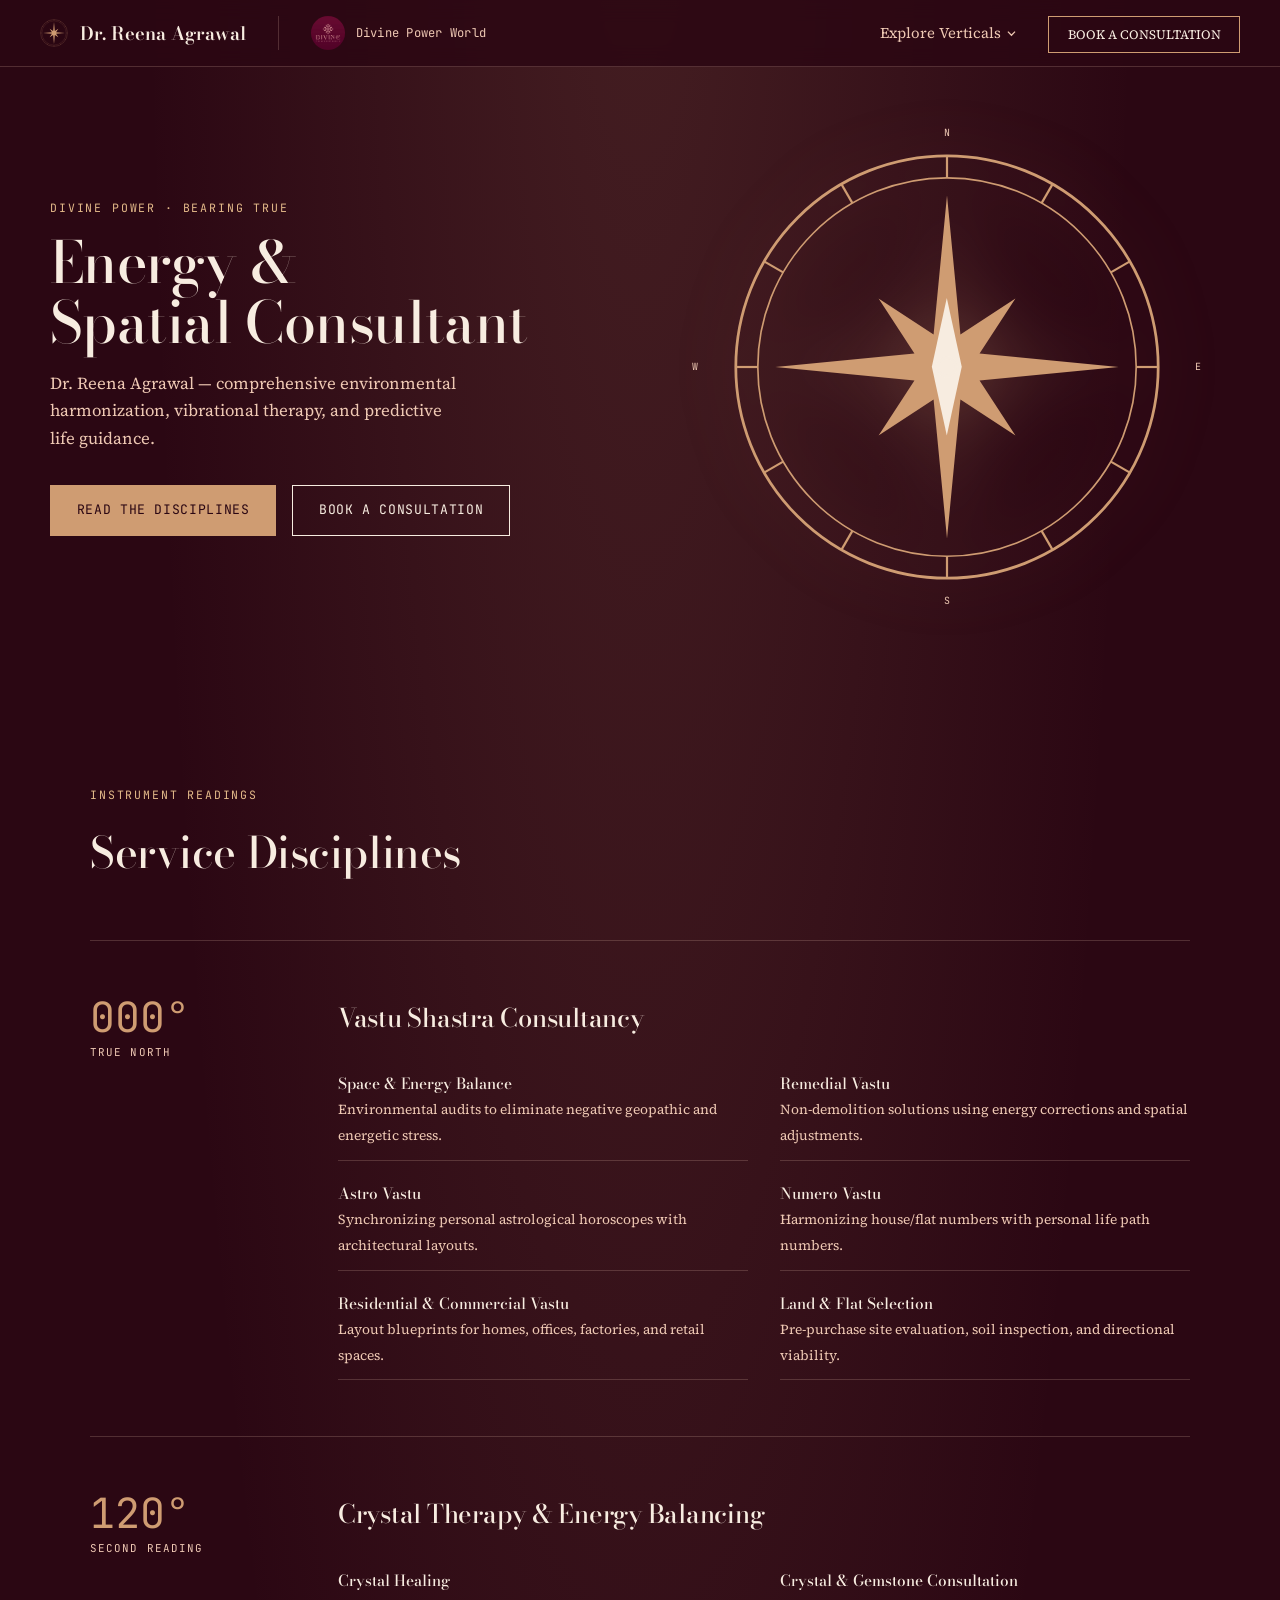
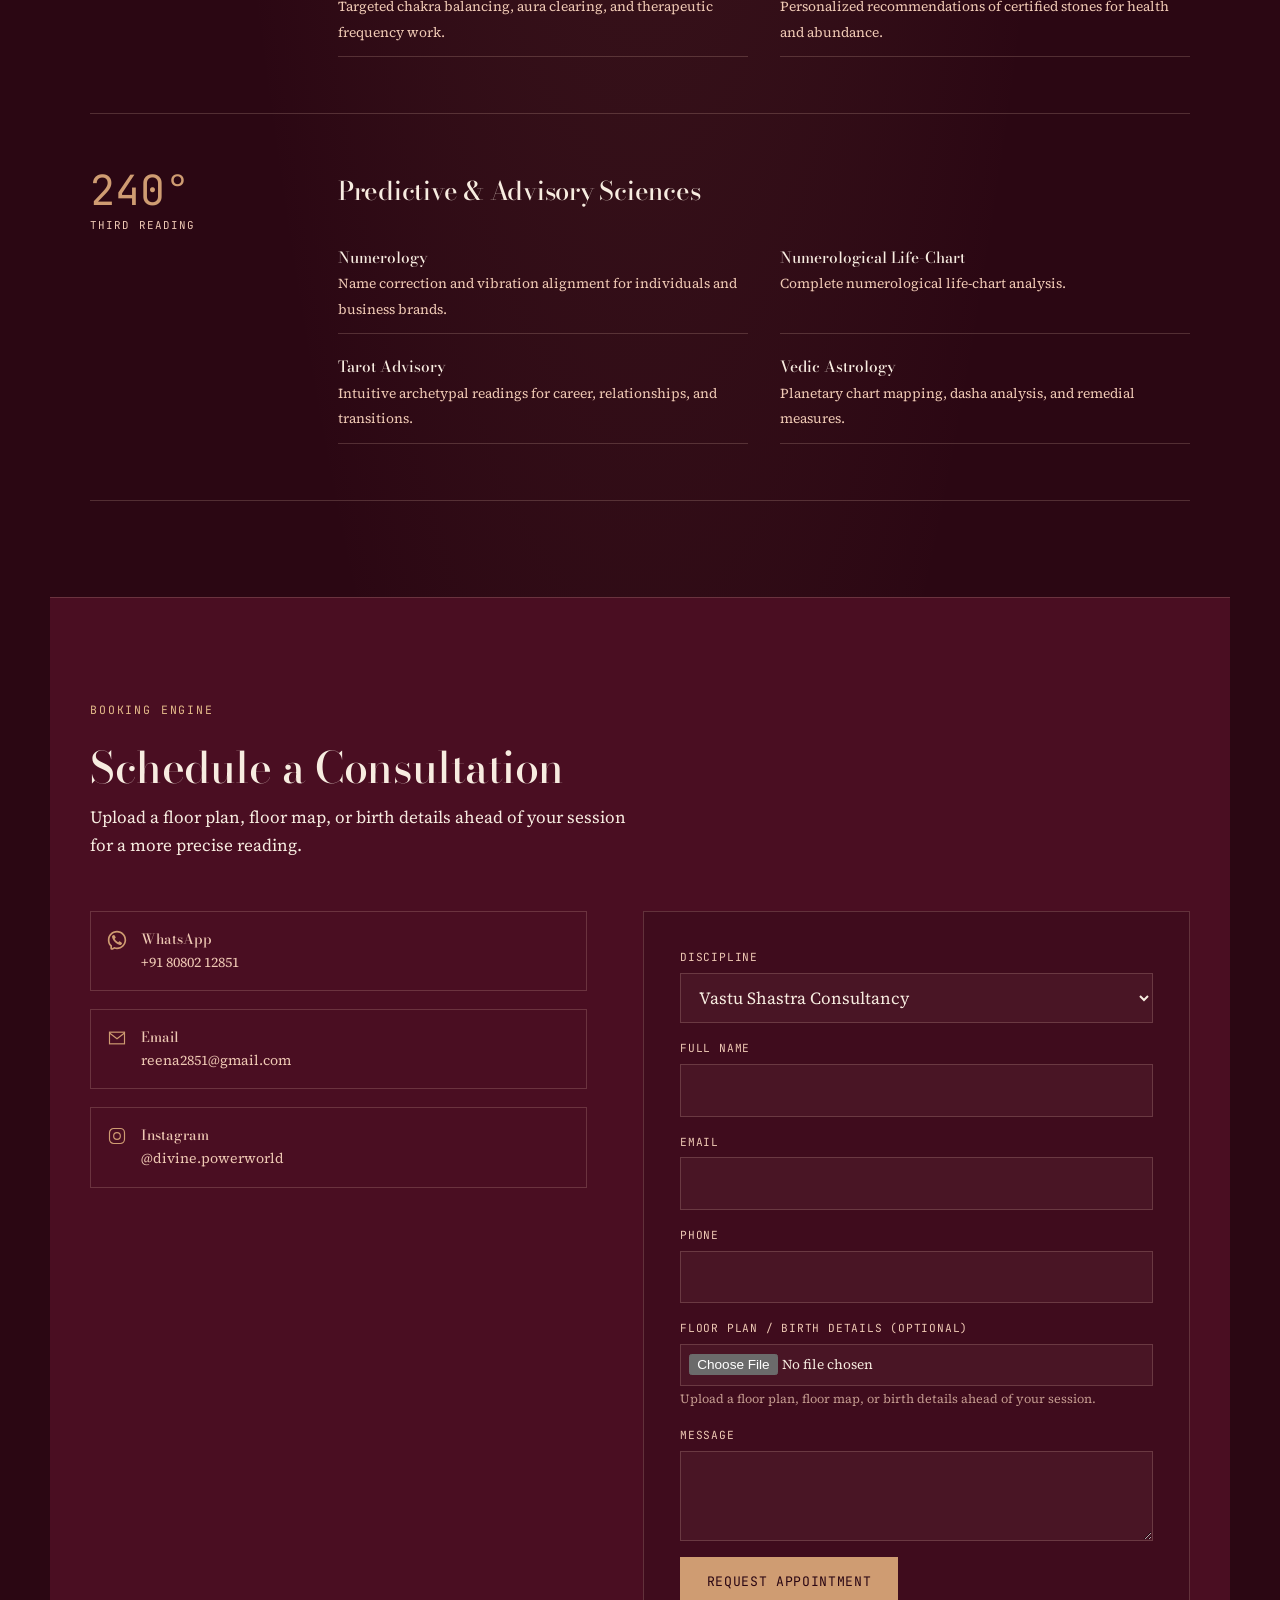
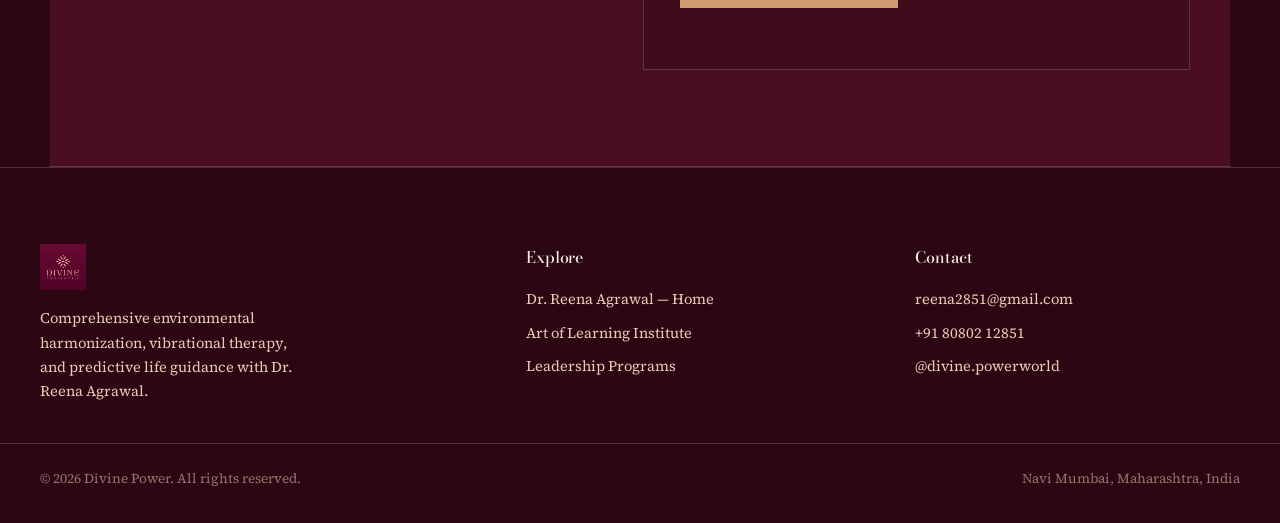
==== energy-spatial-consultant/index.html @ efbd85fb "Build multi-vertical site for Dr. Reena Agrawal Static four-page site: a root personal-brand hub rou" ====
<!DOCTYPE html>
<html lang="en">
<head>
<meta charset="UTF-8">
<meta name="viewport" content="width=device-width, initial-scale=1.0">
<title>Divine Power | Vastu, Astrology &amp; Crystal Consultation</title>
<meta name="description" content="Divine Power — Vastu Shastra, crystal &amp; gemstone therapy, numerology, tarot, and Vedic astrology consultations with Dr. Reena Agrawal.">
<link rel="icon" href="data:,">
<link rel="stylesheet" href="../assets/css/energy.css">
</head>
<body>
<!--
THESIS: A predictive-arts consultancy isn't a purple-gradient mystic site —
it's a precision navigational instrument, each discipline a bearing the
compass reads, refusing crystal-ball kitsch.
OWN-WORLD: Deep oxblood lacquer, rose-gold engraving, blush accents drawn
from Divine Power's own confirmed logo; the shared seal-mark literalized as
the compass face itself; Bodoni Moda display, Source Serif 4 body, JetBrains
Mono bearings.
STORY: A visitor reads her as an instrument-grade consultant, not a fortune
teller, finds their discipline by bearing, and books a consultation with
supporting documents.
FIRST VIEWPORT: The compass face itself, needle settling to true, beside her
name and positioning statement — the instrument doing the introducing.
FORM: Navigational Instrument, candidate 6 of 7 (audience-grounded list),
rolled after Divine Power's real logo replaced the spec's placeholder
indigo/amethyst palette; raised toward Deco Cinema Lobby's threshold
brass-and-gold register without adopting its material world.
FINISH: unreviewed and undocumented is unfinished; this build ends with the
finish review, the verdict, DESIGN.md, and every shipping raster carrying its
provenance.
-->
<a class="skip-link" href="#main">Skip to content</a>

<svg style="display:none" aria-hidden="true">
  <symbol id="seal-mark" viewBox="0 0 200 200">
    <circle cx="100" cy="100" r="96" fill="none" stroke="currentColor" stroke-width="1.25"/>
    <circle cx="100" cy="100" r="86" fill="none" stroke="currentColor" stroke-width="0.75"/>
    <g stroke="currentColor" stroke-width="1">
      <line x1="100" y1="4" x2="100" y2="14"/>
      <line x1="100" y1="4" x2="100" y2="14" transform="rotate(30 100 100)"/>
      <line x1="100" y1="4" x2="100" y2="14" transform="rotate(60 100 100)"/>
      <line x1="100" y1="4" x2="100" y2="14" transform="rotate(90 100 100)"/>
      <line x1="100" y1="4" x2="100" y2="14" transform="rotate(120 100 100)"/>
      <line x1="100" y1="4" x2="100" y2="14" transform="rotate(150 100 100)"/>
      <line x1="100" y1="4" x2="100" y2="14" transform="rotate(180 100 100)"/>
      <line x1="100" y1="4" x2="100" y2="14" transform="rotate(210 100 100)"/>
      <line x1="100" y1="4" x2="100" y2="14" transform="rotate(240 100 100)"/>
      <line x1="100" y1="4" x2="100" y2="14" transform="rotate(270 100 100)"/>
      <line x1="100" y1="4" x2="100" y2="14" transform="rotate(300 100 100)"/>
      <line x1="100" y1="4" x2="100" y2="14" transform="rotate(330 100 100)"/>
    </g>
    <path d="M100,22 L106.1,85.2 L131.1,68.9 L114.8,93.9 L178,100 L114.8,106.1 L131.1,131.1 L106.1,114.8 L100,178 L93.9,114.8 L68.9,131.1 L85.2,106.1 L22,100 L85.2,93.9 L68.9,68.9 L93.9,85.2 Z" fill="currentColor"/>
    <circle cx="100" cy="100" r="5" fill="currentColor"/>
  </symbol>
  <symbol id="needle-mark" viewBox="0 0 100 100">
    <path d="M50 4L60 50L50 96L40 50Z" fill="currentColor"/>
    <circle cx="50" cy="50" r="6" fill="none" stroke="currentColor" stroke-width="2"/>
  </symbol>
  <symbol id="crystal-mark" viewBox="0 0 160 220">
    <path d="M80 8 L104 58 L96 210 L64 210 L56 58 Z" fill="none" stroke="currentColor" stroke-width="1.2"/>
    <path d="M80 8 L80 210 M80 8 L96 58 M80 8 L64 58" fill="none" stroke="currentColor" stroke-width="0.7"/>
    <path d="M28 62 L44 92 L40 178 L16 178 L12 92 Z" fill="none" stroke="currentColor" stroke-width="1"/>
    <path d="M28 62 L28 178 M28 62 L40 92 M28 62 L16 92" fill="none" stroke="currentColor" stroke-width="0.6"/>
    <path d="M132 82 L146 107 L142 190 L122 190 L118 107 Z" fill="none" stroke="currentColor" stroke-width="1"/>
    <path d="M132 82 L132 190 M132 82 L142 107 M132 82 L122 107" fill="none" stroke="currentColor" stroke-width="0.6"/>
  </symbol>
  <symbol id="wheel-mark" viewBox="0 0 200 200">
    <circle cx="100" cy="100" r="94" fill="none" stroke="currentColor" stroke-width="1"/>
    <circle cx="100" cy="100" r="70" fill="none" stroke="currentColor" stroke-width="0.7"/>
    <circle cx="100" cy="100" r="46" fill="none" stroke="currentColor" stroke-width="0.5"/>
    <line x1="100" y1="6" x2="100" y2="194" stroke="currentColor" stroke-width="0.4"/>
    <line x1="6" y1="100" x2="194" y2="100" stroke="currentColor" stroke-width="0.4"/>
    <line x1="34" y1="34" x2="166" y2="166" stroke="currentColor" stroke-width="0.4"/>
    <line x1="166" y1="34" x2="34" y2="166" stroke="currentColor" stroke-width="0.4"/>
    <g stroke="currentColor" stroke-width="1">
      <line x1="100" y1="6" x2="100" y2="20"/>
      <line x1="100" y1="6" x2="100" y2="20" transform="rotate(30 100 100)"/>
      <line x1="100" y1="6" x2="100" y2="20" transform="rotate(60 100 100)"/>
      <line x1="100" y1="6" x2="100" y2="20" transform="rotate(90 100 100)"/>
      <line x1="100" y1="6" x2="100" y2="20" transform="rotate(120 100 100)"/>
      <line x1="100" y1="6" x2="100" y2="20" transform="rotate(150 100 100)"/>
      <line x1="100" y1="6" x2="100" y2="20" transform="rotate(180 100 100)"/>
      <line x1="100" y1="6" x2="100" y2="20" transform="rotate(210 100 100)"/>
      <line x1="100" y1="6" x2="100" y2="20" transform="rotate(240 100 100)"/>
      <line x1="100" y1="6" x2="100" y2="20" transform="rotate(270 100 100)"/>
      <line x1="100" y1="6" x2="100" y2="20" transform="rotate(300 100 100)"/>
      <line x1="100" y1="6" x2="100" y2="20" transform="rotate(330 100 100)"/>
    </g>
    <circle cx="100" cy="100" r="3" fill="currentColor"/>
  </symbol>
</svg>

<header class="site-header">
  <div class="site-header__inner">
    <div class="site-header__brands">
      <a class="site-brand" href="../index.html">
        <svg class="seal-mark"><use href="#seal-mark"></use></svg>
        Dr. Reena Agrawal
      </a>
      <div class="site-header__subbrand">
        <img class="site-header__submark" src="../assets/img/logos/divine-power-logo.png" alt="Divine Power World seal">
        <span>Divine Power World</span>
      </div>
    </div>
    <nav class="site-nav">
      <button class="nav-toggle" aria-expanded="false" aria-controls="nav-menu" aria-label="Toggle menu">
        <svg width="22" height="16" viewBox="0 0 22 16" fill="none"><path d="M0 1H22M0 8H22M0 15H22" stroke="currentColor" stroke-width="1.5"/></svg>
      </button>
      <ul class="nav-menu" id="nav-menu">
        <li class="nav-item nav-item--dropdown" data-open="false">
          <button class="nav-dropdown-trigger" aria-expanded="false">
            Explore Verticals
            <svg class="chevron" viewBox="0 0 10 6" fill="none"><path d="M1 1L5 5L9 1" stroke="currentColor" stroke-width="1.4"/></svg>
          </button>
          <div class="nav-dropdown-collapse">
          <ul class="nav-dropdown">
            <li><a href="../yoga-expert/index.html"><strong>Yoga Expert</strong><span>Art of Learning Institute</span></a></li>
            <li><a href="index.html"><strong>Energy &amp; Spatial Consultant</strong><span>Divine Power</span></a></li>
            <li><a href="../leadership-mindset-coach/index.html"><strong>Leadership &amp; Mindset Coach</strong><span>Corporate &amp; Campus Programs</span></a></li>
          </ul>
          </div>
        </li>
        <li><a class="nav-cta" href="#booking">Book a Consultation</a></li>
      </ul>
    </nav>
  </div>
</header>

<main id="main">

  <!-- ============ HERO: COMPASS FACE ============ -->
  <section class="instrument-hero">
    <div class="instrument-hero__inner">
      <div>
        <span class="eyebrow-mono">Divine Power &middot; Bearing True</span>
        <h1>Energy &amp;<br>Spatial Consultant</h1>
        <p class="instrument-hero__sub">Dr. Reena Agrawal — comprehensive environmental harmonization, vibrational therapy, and predictive life guidance.</p>
        <div class="hero-ctas">
          <a class="btn btn--primary" href="#disciplines">Read the Disciplines</a>
          <a class="btn btn--ghost" href="#booking">Book a Consultation</a>
        </div>
      </div>

      <div class="compass-face">
        <svg class="seal-mark"><use href="#seal-mark"></use></svg>
        <svg class="compass-needle"><use href="#needle-mark"></use></svg>
        <div class="compass-bearings">
          <span class="n">N</span><span class="e">E</span><span class="s">S</span><span class="w">W</span>
        </div>
      </div>
    </div>
  </section>

  <!-- ============ SERVICE DISCIPLINES ============ -->
  <section class="section" id="disciplines">
    <div class="section-head">
      <span class="eyebrow-mono">Instrument Readings</span>
      <h2>Service Disciplines</h2>
    </div>

    <div class="bearing-block" data-reveal>
      <div class="bearing-block__deg">000&deg;<small>True North</small></div>
      <div>
        <h3>Vastu Shastra Consultancy</h3>
        <ul class="discipline-list">
          <li><strong>Space &amp; Energy Balance</strong><span>Environmental audits to eliminate negative geopathic and energetic stress.</span></li>
          <li><strong>Remedial Vastu</strong><span>Non-demolition solutions using energy corrections and spatial adjustments.</span></li>
          <li><strong>Astro Vastu</strong><span>Synchronizing personal astrological horoscopes with architectural layouts.</span></li>
          <li><strong>Numero Vastu</strong><span>Harmonizing house/flat numbers with personal life path numbers.</span></li>
          <li><strong>Residential &amp; Commercial Vastu</strong><span>Layout blueprints for homes, offices, factories, and retail spaces.</span></li>
          <li><strong>Land &amp; Flat Selection</strong><span>Pre-purchase site evaluation, soil inspection, and directional viability.</span></li>
        </ul>
      </div>
    </div>

    <div class="bearing-block" data-reveal>
      <svg class="bearing-decor bearing-decor--left" aria-hidden="true"><use href="#crystal-mark"></use></svg>
      <div class="bearing-block__deg">120&deg;<small>Second Reading</small></div>
      <div>
        <h3>Crystal Therapy &amp; Energy Balancing</h3>
        <ul class="discipline-list">
          <li><strong>Crystal Healing</strong><span>Targeted chakra balancing, aura clearing, and therapeutic frequency work.</span></li>
          <li><strong>Crystal &amp; Gemstone Consultation</strong><span>Personalized recommendations of certified stones for health and abundance.</span></li>
        </ul>
      </div>
    </div>

    <div class="bearing-block" data-reveal>
      <svg class="bearing-decor bearing-decor--right bearing-decor--wheel" aria-hidden="true"><use href="#wheel-mark"></use></svg>
      <div class="bearing-block__deg">240&deg;<small>Third Reading</small></div>
      <div>
        <h3>Predictive &amp; Advisory Sciences</h3>
        <ul class="discipline-list">
          <li><strong>Numerology</strong><span>Name correction and vibration alignment for individuals and business brands.</span></li>
          <li><strong>Numerological Life-Chart</strong><span>Complete numerological life-chart analysis.</span></li>
          <li><strong>Tarot Advisory</strong><span>Intuitive archetypal readings for career, relationships, and transitions.</span></li>
          <li><strong>Vedic Astrology</strong><span>Planetary chart mapping, dasha analysis, and remedial measures.</span></li>
        </ul>
      </div>
    </div>
  </section>

  <!-- ============ BOOKING ENGINE ============ -->
  <section class="section booking-band" id="booking">
    <div class="section-head">
      <span class="eyebrow-mono">Booking Engine</span>
      <h2>Schedule a Consultation</h2>
      <p>Upload a floor plan, floor map, or birth details ahead of your session for a more precise reading.</p>
    </div>

    <div class="contact-wrap">
      <div class="contact-channels">
        <a class="contact-channel" href="https://wa.me/918080212851" target="_blank" rel="noopener">
          <svg viewBox="0 0 24 24" fill="currentColor"><path d="M6.014 8.00613C6.12827 7.1024 7.30277 5.87414 8.23488 6.01043L8.23339 6.00894C9.14051 6.18132 9.85859 7.74261 10.2635 8.44465C10.5504 8.95402 10.3641 9.4701 10.0965 9.68787C9.7355 9.97883 9.17099 10.3803 9.28943 10.7834C9.5 11.5 12 14 13.2296 14.7107C13.695 14.9797 14.0325 14.2702 14.3207 13.9067C14.5301 13.6271 15.0466 13.46 15.5548 13.736C16.3138 14.178 17.0288 14.6917 17.69 15.27C18.0202 15.546 18.0977 15.9539 17.8689 16.385C17.4659 17.1443 16.3003 18.1456 15.4542 17.9421C13.9764 17.5868 8 15.27 6.08033 8.55801C5.97237 8.24048 5.99955 8.12044 6.014 8.00613Z"/><path fill-rule="evenodd" clip-rule="evenodd" d="M12 23C10.7764 23 10.0994 22.8687 9 22.5L6.89443 23.5528C5.56462 24.2177 4 23.2507 4 21.7639V19.5C1.84655 17.492 1 15.1767 1 12C1 5.92487 5.92487 1 12 1C18.0751 1 23 5.92487 23 12C23 18.0751 18.0751 23 12 23ZM6 18.6303L5.36395 18.0372C3.69087 16.4772 3 14.7331 3 12C3 7.02944 7.02944 3 12 3C16.9706 3 21 7.02944 21 12C21 16.9706 16.9706 21 12 21C11.0143 21 10.552 20.911 9.63595 20.6038L8.84847 20.3397L6 21.7639V18.6303Z"/></svg>
          <span><strong>WhatsApp</strong><span>+91 80802 12851</span></span>
        </a>
        <a class="contact-channel" href="mailto:reena2851@gmail.com">
          <svg viewBox="0 0 24 24" fill="none"><rect x="3" y="5" width="18" height="14" stroke="currentColor" stroke-width="1.4"/><path d="M3 6l9 7 9-7" stroke="currentColor" stroke-width="1.4"/></svg>
          <span><strong>Email</strong><span>reena2851@gmail.com</span></span>
        </a>
        <a class="contact-channel" href="https://www.instagram.com/divine.powerworld/" target="_blank" rel="noopener">
          <svg viewBox="0 0 24 24" fill="none"><rect x="3" y="3" width="18" height="18" rx="5" stroke="currentColor" stroke-width="1.4"/><circle cx="12" cy="12" r="4" stroke="currentColor" stroke-width="1.4"/></svg>
          <span><strong>Instagram</strong><span>@divine.powerworld</span></span>
        </a>
      </div>

      <form class="form-card" data-lead-form="energy-spatial-consultant/index.html" action="https://formspree.io/f/YOUR_FORM_ID" method="POST" enctype="multipart/form-data">
        <input type="hidden" name="Category" value="Vastu/Astro Consultation">
        <div class="field">
          <label for="e-interest">Discipline</label>
          <select id="e-interest" name="Discipline">
            <option value="Vastu Shastra">Vastu Shastra Consultancy</option>
            <option value="Crystal Therapy">Crystal Therapy &amp; Energy Balancing</option>
            <option value="Numerology">Numerology</option>
            <option value="Tarot">Tarot Advisory</option>
            <option value="Vedic Astrology">Vedic Astrology</option>
          </select>
        </div>
        <div class="field">
          <label for="e-name">Full Name</label>
          <input id="e-name" name="Name" type="text" required>
        </div>
        <div class="field">
          <label for="e-email">Email</label>
          <input id="e-email" name="Email" type="email" required>
        </div>
        <div class="field">
          <label for="e-phone">Phone</label>
          <input id="e-phone" name="Phone" type="tel">
        </div>
        <div class="field">
          <label for="e-file">Floor Plan / Birth Details (optional)</label>
          <input id="e-file" name="Attachment" type="file" accept=".pdf,.jpg,.jpeg,.png">
          <span class="field-hint">Upload a floor plan, floor map, or birth details ahead of your session.</span>
        </div>
        <div class="field">
          <label for="e-message">Message</label>
          <textarea id="e-message" name="Message"></textarea>
        </div>
        <button class="btn btn--primary" type="submit">Request Appointment</button>
        <p class="form-status" data-form-status role="status"></p>
      </form>
    </div>
  </section>

</main>

<footer class="site-footer">
  <div class="site-footer__inner">
    <div class="footer-brand">
      <img src="../assets/img/logos/divine-power-logo.png" alt="Divine Power World logo">
      <p style="max-width:32ch;font-size:0.92rem;">Comprehensive environmental harmonization, vibrational therapy, and predictive life guidance with Dr. Reena Agrawal.</p>
    </div>
    <div>
      <h4>Explore</h4>
      <ul class="footer-links">
        <li><a href="../index.html">Dr. Reena Agrawal — Home</a></li>
        <li><a href="../yoga-expert/index.html">Art of Learning Institute</a></li>
        <li><a href="../leadership-mindset-coach/index.html">Leadership Programs</a></li>
      </ul>
    </div>
    <div>
      <h4>Contact</h4>
      <ul class="footer-links">
        <li><a href="mailto:reena2851@gmail.com">reena2851@gmail.com</a></li>
        <li><a href="https://wa.me/918080212851">+91 80802 12851</a></li>
        <li><a href="https://www.instagram.com/divine.powerworld/">@divine.powerworld</a></li>
      </ul>
    </div>
  </div>
  <div class="site-footer__bottom">
    <span>&copy; 2026 Divine Power. All rights reserved.</span>
    <span>Navi Mumbai, Maharashtra, India</span>
  </div>
</footer>

<script src="../assets/js/main.js"></script>
</body>
</html>
---- assets/css/energy.css ----
@import url("base.css");
@import url("https://fonts.googleapis.com/css2?family=Bodoni+Moda:ital,opsz,wght@0,6..96,400..700;1,6..96,400..700&family=Source+Serif+4:ital,opsz,wght@0,8..60,400;0,8..60,500;0,8..60,600;1,8..60,400&family=JetBrains+Mono:wght@400;500;600&display=swap");

:root {
  --oxblood: #4a0e22;
  --oxblood-deep: #2b0713;
  --oxblood-line: rgba(239,201,180,0.2);
  --blush: #efc9b4;
  --rose-gold: #cf9c72;
  --rose-gold-bright: #e3b989;
  --cream: #f7ece0;

  --font-display: "Bodoni Moda", "Times New Roman", serif;
  --font-body: "Source Serif 4", Georgia, serif;
  --font-mono: "JetBrains Mono", ui-monospace, monospace;

  color-scheme: dark;
}

body {
  background: var(--oxblood-deep);
  color: var(--cream);
  font-family: var(--font-body);
  font-size: 1.0625rem;
  line-height: 1.65;
  background-image: radial-gradient(ellipse at 50% -10%, rgba(207,156,114,0.16), transparent 55%);
}

::selection { background: var(--rose-gold); color: var(--oxblood-deep); }

:focus-visible { outline: 2px solid var(--rose-gold-bright); outline-offset: 3px; }

h1, h2, h3, h4 { font-family: var(--font-display); font-weight: 500; color: var(--cream); letter-spacing: -0.01em; }

.eyebrow-mono {
  font-family: var(--font-mono);
  font-size: 0.72rem;
  letter-spacing: 0.16em;
  text-transform: uppercase;
  color: var(--rose-gold-bright);
}

.seal-mark { color: currentColor; }

/* ---------------- Header ---------------- */

.site-header {
  background: rgba(43, 7, 19, 0.82);
  backdrop-filter: blur(10px);
  border-bottom: 1px solid var(--oxblood-line);
}

.site-brand { font-family: var(--font-display); font-size: 1.15rem; color: var(--cream); }
.site-brand .seal-mark { width: 28px; height: 28px; color: var(--rose-gold); }

.nav-menu a, .nav-dropdown-trigger { color: var(--blush); font-size: 0.93rem; font-family: inherit; }

.site-header__subbrand { color: var(--blush); border-left-color: var(--oxblood-line); }
.site-header__submark { border-radius: 50%; object-fit: cover; }

.nav-dropdown {
  background: var(--oxblood-deep);
  border: 1px solid var(--oxblood-line);
  box-shadow: 0 18px 40px -18px rgba(0,0,0,0.6);
}
.nav-dropdown a { border-bottom: 1px solid var(--oxblood-line); }
.nav-dropdown a:last-child { border-bottom: none; }
.nav-dropdown a strong { font-family: var(--font-display); font-weight: 500; font-size: 1rem; color: var(--cream); }
.nav-dropdown a span { font-size: 0.8rem; color: var(--blush); }
.nav-dropdown a:hover { background: rgba(239,201,180,0.06); }

.nav-cta {
  border: 1px solid var(--rose-gold);
  padding: 0.55rem 1.15rem;
  color: var(--cream) !important;
  font-family: var(--font-mono);
  font-size: 0.8rem !important;
  text-transform: uppercase;
}
.nav-cta:hover { background: var(--rose-gold); color: var(--oxblood-deep) !important; }

@media (max-width: 860px) { .nav-menu { background: var(--oxblood-deep); border-left: 1px solid var(--oxblood-line); } }

/* ---------------- Hero: instrument face ---------------- */

.instrument-hero {
  position: relative;
  overflow: hidden;
  padding: clamp(3rem, 7vw, 5rem) clamp(1.25rem, 4vw, 2.5rem) clamp(3.5rem, 8vw, 6rem);
}

.instrument-hero__inner {
  max-width: 1180px;
  margin: 0 auto;
  display: grid;
  grid-template-columns: 1fr 1fr;
  gap: clamp(2rem, 5vw, 3rem);
  align-items: center;
}

.compass-face {
  position: relative;
  width: min(100%, 440px);
  aspect-ratio: 1;
  margin: 0 auto;
}

.compass-face .seal-mark {
  width: 100%;
  height: 100%;
  color: var(--rose-gold);
  filter: drop-shadow(0 0 30px rgba(207,156,114,0.25));
}

.compass-needle {
  position: absolute;
  inset: 0;
  margin: auto;
  width: 34%;
  height: 34%;
  animation: needle-settle 3.5s cubic-bezier(0.22, 1, 0.36, 1) 0.3s both;
}

@keyframes needle-settle {
  0% { transform: rotate(-50deg); }
  60% { transform: rotate(8deg); }
  100% { transform: rotate(0deg); }
}

.compass-bearings {
  position: absolute;
  inset: 0;
  font-family: var(--font-mono);
  font-size: 0.62rem;
  letter-spacing: 0.08em;
  color: var(--blush);
}
.compass-bearings span { position: absolute; }
.compass-bearings .n { top: -1.4rem; left: 50%; transform: translateX(-50%); }
.compass-bearings .e { top: 50%; right: -2.2rem; transform: translateY(-50%); }
.compass-bearings .s { bottom: -1.4rem; left: 50%; transform: translateX(-50%); }
.compass-bearings .w { top: 50%; left: -2.2rem; transform: translateY(-50%); }

.instrument-hero .eyebrow-mono { display: block; margin-bottom: 1rem; }

.instrument-hero h1 {
  font-size: clamp(2.2rem, 5vw, 3.6rem);
  line-height: 1.03;
}

.instrument-hero__sub {
  margin-top: 1.1rem;
  max-width: 46ch;
  color: var(--blush);
  font-size: 1.05rem;
}

.hero-ctas { display: flex; flex-wrap: wrap; gap: 1rem; margin-top: 2rem; }

.btn {
  display: inline-flex;
  align-items: center;
  gap: 0.5em;
  padding: 0.85rem 1.6rem;
  font-family: var(--font-mono);
  font-size: 0.82rem;
  letter-spacing: 0.05em;
  text-transform: uppercase;
  border: 1px solid currentColor;
}
.btn--primary { background: var(--rose-gold); border-color: var(--rose-gold); color: var(--oxblood-deep); }
.btn--primary:hover { background: var(--cream); border-color: var(--cream); color: var(--oxblood-deep); }
.btn--ghost { color: var(--cream); }
.btn--ghost:hover { background: var(--cream); color: var(--oxblood-deep); }

@media (max-width: 860px) { .instrument-hero__inner { grid-template-columns: 1fr; } .compass-face { order: -1; width: min(70%, 300px); } }

/* ---------------- Section shell ---------------- */

.section { max-width: 1180px; margin: 0 auto; padding: clamp(3.5rem, 8vw, 6rem) clamp(1.25rem, 4vw, 2.5rem); }
.section-head { max-width: 62ch; margin-bottom: clamp(2rem, 5vw, 3.25rem); }
.section-head h2 { font-size: clamp(1.85rem, 4vw, 2.7rem); margin-top: 0.6rem; }

/* ---------------- Discipline bearing blocks ---------------- */

.bearing-block {
  position: relative;
  border-top: 1px solid var(--oxblood-line);
  padding: clamp(2.5rem, 5vw, 3.5rem) 0;
  display: grid;
  grid-template-columns: 200px 1fr;
  gap: clamp(1.5rem, 4vw, 3rem);
  opacity: 0;
  transform: translateY(16px);
  transition: opacity 0.6s ease, transform 0.6s ease;
}
.bearing-block[data-revealed="true"] { opacity: 1; transform: translateY(0); }

.bearing-decor {
  position: absolute;
  top: 50%;
  transform: translateY(-50%);
  width: 190px;
  height: 240px;
  color: var(--rose-gold);
  opacity: 0.1;
  pointer-events: none;
}
.bearing-decor--left { left: -230px; }
.bearing-decor--right { right: -230px; }
.bearing-decor--wheel { width: 220px; height: 220px; }

@media (max-width: 1440px) {
  .bearing-decor { display: none; }
}
.bearing-block:last-of-type { border-bottom: 1px solid var(--oxblood-line); }

.bearing-block__deg {
  font-family: var(--font-mono);
  font-size: 2.6rem;
  color: var(--rose-gold);
  line-height: 1;
}
.bearing-block__deg small { display: block; font-size: 0.68rem; letter-spacing: 0.1em; color: var(--blush); margin-top: 0.5rem; text-transform: uppercase; }

.bearing-block h3 { font-size: 1.6rem; margin-bottom: 1.25rem; }

.discipline-list { display: grid; grid-template-columns: repeat(2, 1fr); gap: 0.5rem 2rem; }
.discipline-list li {
  padding: 0.75rem 0;
  border-bottom: 1px solid var(--oxblood-line);
  font-size: 0.96rem;
}
.discipline-list strong { display: block; font-family: var(--font-display); font-weight: 500; color: var(--cream); }
.discipline-list span { font-size: 0.86rem; color: var(--blush); }

@media (max-width: 760px) {
  .bearing-block { grid-template-columns: 1fr; }
  .discipline-list { grid-template-columns: 1fr; }
}

/* ---------------- Booking engine ---------------- */

.booking-band {
  background: var(--oxblood);
  border-top: 1px solid var(--oxblood-line);
  border-bottom: 1px solid var(--oxblood-line);
}

.contact-wrap { display: grid; grid-template-columns: 1fr 1.1fr; gap: clamp(2rem, 5vw, 3.5rem); align-items: start; }
@media (max-width: 900px) { .contact-wrap { grid-template-columns: 1fr; } }

.contact-channels { display: flex; flex-direction: column; gap: 1.1rem; }
.contact-channel { display: flex; align-items: flex-start; gap: 0.9rem; padding: 1rem; border: 1px solid var(--oxblood-line); }
.contact-channel svg { width: 20px; height: 20px; color: var(--rose-gold); flex-shrink: 0; margin-top: 0.15rem; }
.contact-channel strong { font-family: var(--font-display); font-weight: 500; display: block; }
.contact-channel span { font-size: 0.88rem; color: var(--blush); }

.form-card { border: 1px solid var(--oxblood-line); padding: clamp(1.75rem, 4vw, 2.25rem); background: rgba(0,0,0,0.15); }

.field { display: flex; flex-direction: column; gap: 0.4rem; margin-bottom: 1rem; }
.field label { font-family: var(--font-mono); font-size: 0.7rem; letter-spacing: 0.07em; text-transform: uppercase; color: var(--blush); }
.field input, .field select, .field textarea {
  border: 1px solid var(--oxblood-line);
  background: rgba(239,201,180,0.05);
  padding: 0.7rem 0.85rem;
  font-family: var(--font-body);
  color: var(--cream);
}
.field input[type="file"] { padding: 0.55rem 0.5rem; font-size: 0.85rem; }
.field input::placeholder, .field textarea::placeholder { color: rgba(247,236,224,0.35); }
.field input:focus, .field select:focus, .field textarea:focus { outline: 2px solid var(--rose-gold); outline-offset: 1px; }
.field textarea { resize: vertical; min-height: 90px; }
.field select option { color: #222; }
.field-hint { font-size: 0.78rem; color: var(--blush); opacity: 0.75; margin-top: -0.2rem; }

.form-status { font-family: var(--font-mono); font-size: 0.8rem; margin-top: 0.6rem; min-height: 1.2em; color: var(--rose-gold-bright); }
.form-status[data-state="notice"] { color: #f0c299; }

/* ---------------- Footer ---------------- */

.site-footer { background: var(--oxblood-deep); color: var(--blush); border-top: 1px solid var(--oxblood-line); }
.site-footer h4 { color: var(--cream); font-size: 1rem; margin-bottom: 1rem; }
.site-footer a:hover { opacity: 0.7; }
.footer-brand .seal-mark { width: 34px; height: 34px; color: var(--rose-gold); margin-bottom: 1rem; }
.footer-brand img { height: 46px; width: auto; margin-bottom: 1rem; }
.footer-links li { margin-bottom: 0.6rem; font-size: 0.92rem; }
.site-footer__bottom { border-top: 1px solid var(--oxblood-line); color: rgba(239,201,180,0.55); }
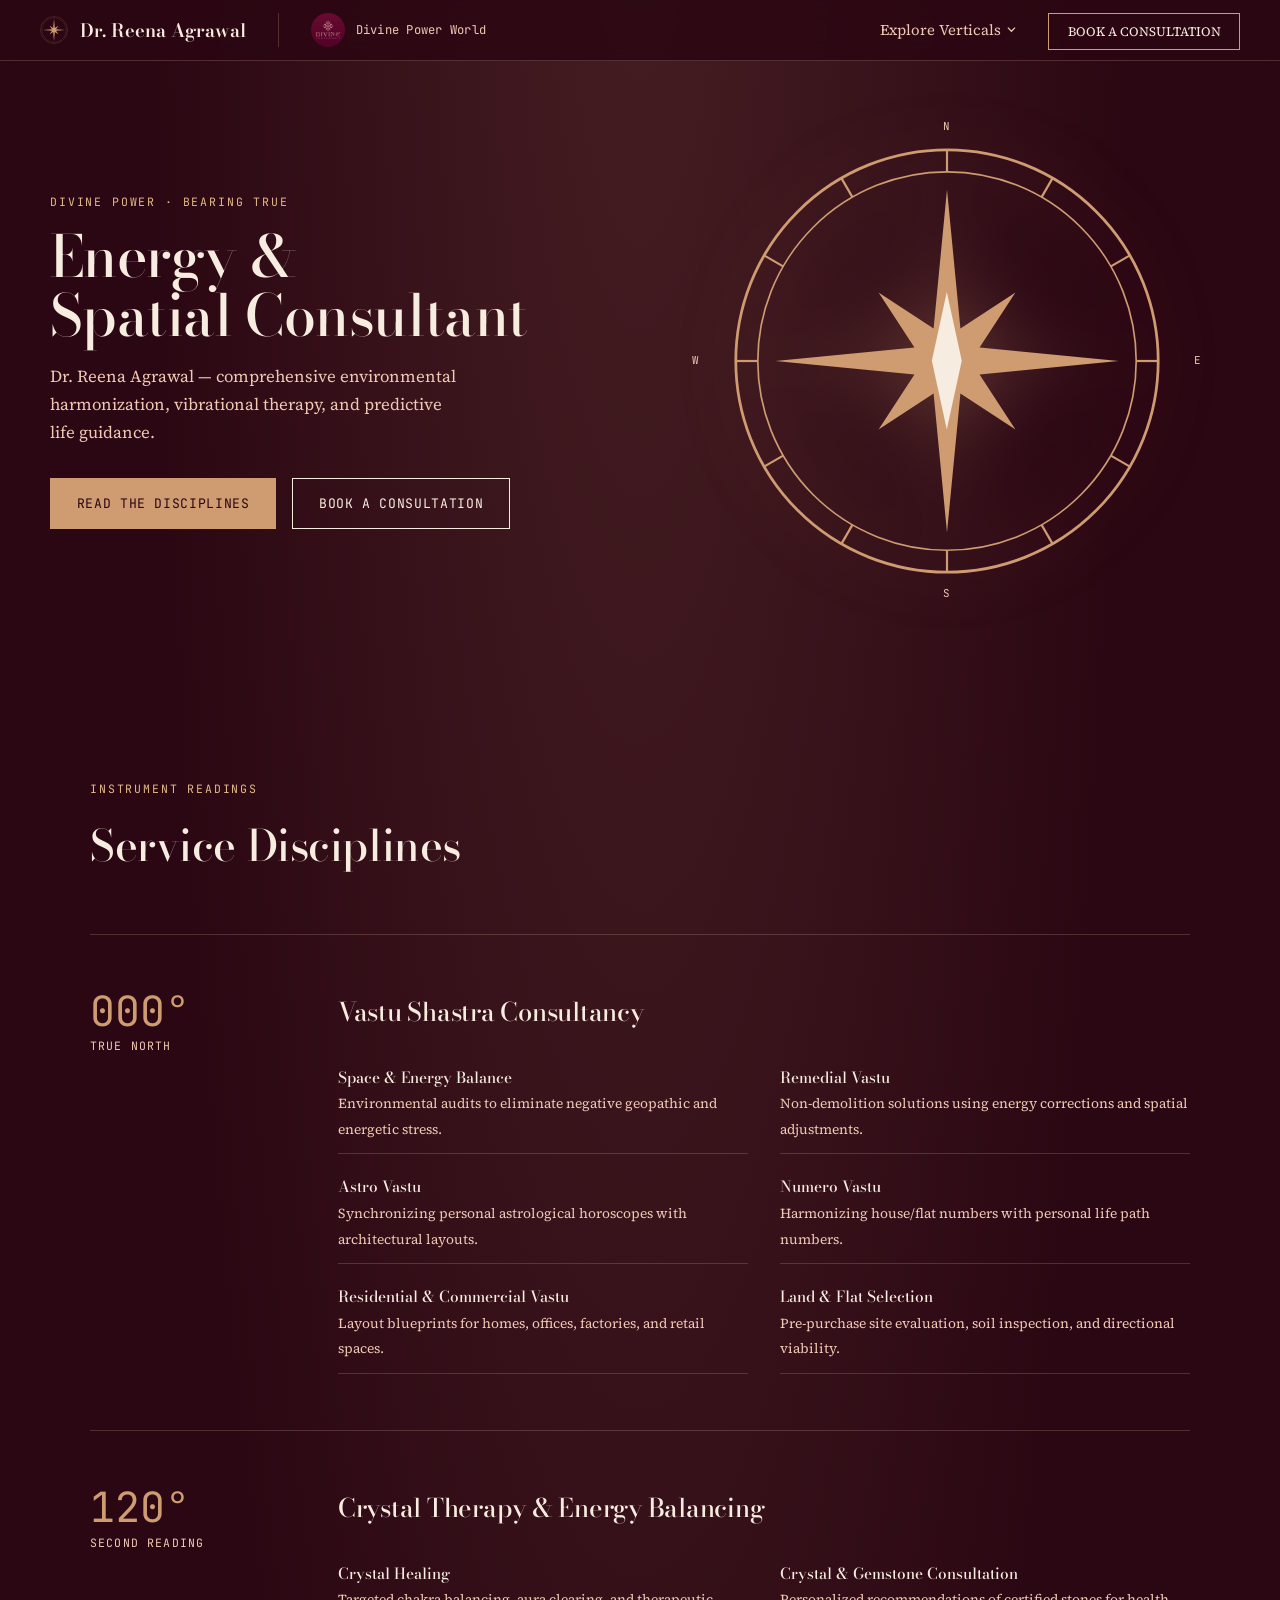
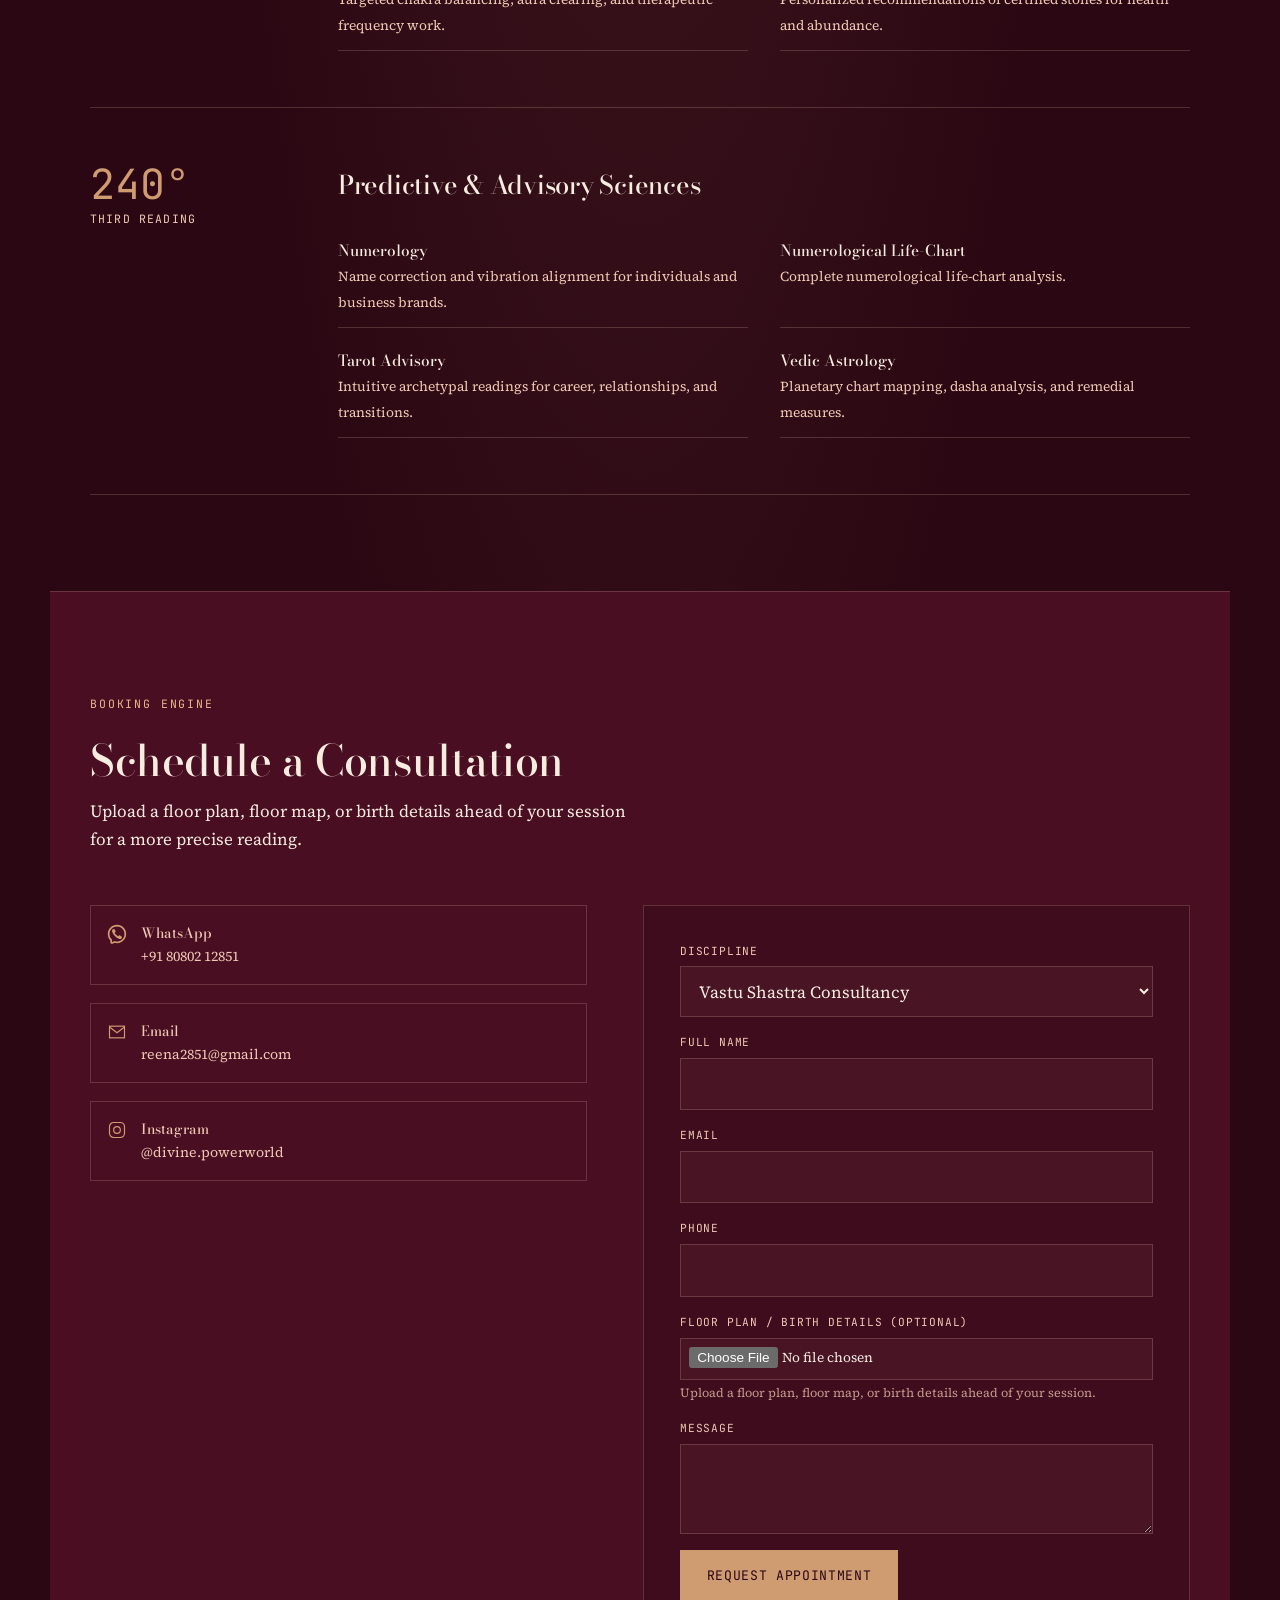
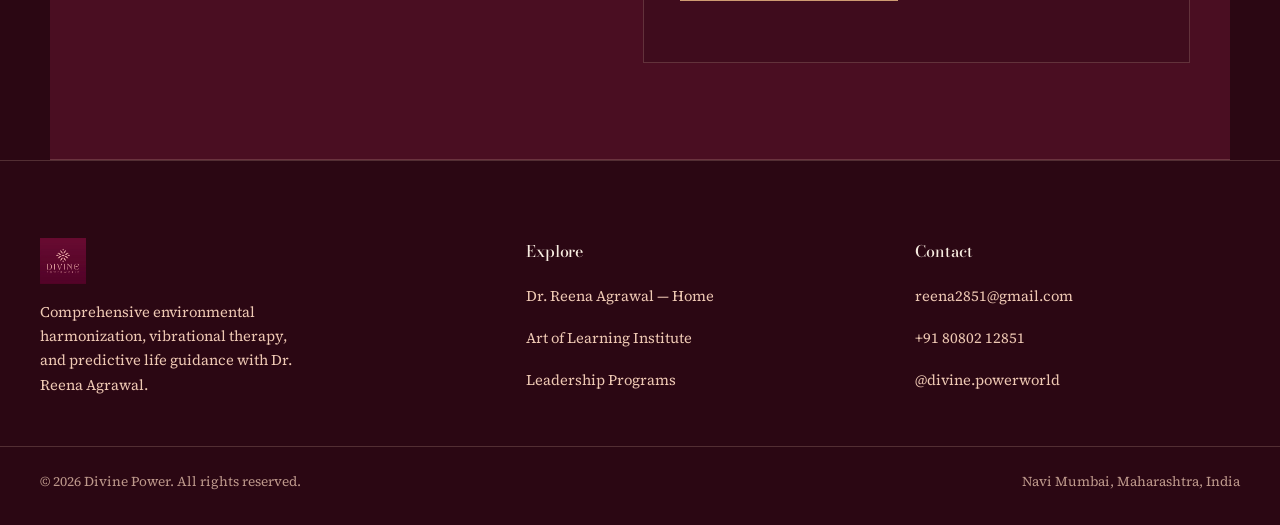
==== commit 0defd0aa: "Fix audit findings: mobile form overflow, contrast, a11y, motion, fonts - Contact form no longer cli" ====
--- a/energy-spatial-consultant/index.html
+++ b/energy-spatial-consultant/index.html
@@ -6,6 +6,10 @@
 <title>Divine Power | Vastu, Astrology &amp; Crystal Consultation</title>
 <meta name="description" content="Divine Power — Vastu Shastra, crystal &amp; gemstone therapy, numerology, tarot, and Vedic astrology consultations with Dr. Reena Agrawal.">
 <link rel="icon" href="data:,">
+<link rel="preconnect" href="https://fonts.googleapis.com">
+<link rel="preconnect" href="https://fonts.gstatic.com" crossorigin>
+<link rel="stylesheet" href="https://fonts.googleapis.com/css2?family=Bodoni+Moda:ital,opsz,wght@0,6..96,400..700;1,6..96,400..700&amp;family=Source+Serif+4:ital,opsz,wght@0,8..60,400;0,8..60,500;0,8..60,600;1,8..60,400&amp;family=JetBrains+Mono:wght@400;500;600&amp;display=swap">
+<link rel="stylesheet" href="../assets/css/base.css">
 <link rel="stylesheet" href="../assets/css/energy.css">
 </head>
 <body>
@@ -109,12 +113,12 @@
       </button>
       <ul class="nav-menu" id="nav-menu">
         <li class="nav-item nav-item--dropdown" data-open="false">
-          <button class="nav-dropdown-trigger" aria-expanded="false">
+          <button class="nav-dropdown-trigger" aria-expanded="false" aria-controls="verticals-menu">
             Explore Verticals
             <svg class="chevron" viewBox="0 0 10 6" fill="none"><path d="M1 1L5 5L9 1" stroke="currentColor" stroke-width="1.4"/></svg>
           </button>
           <div class="nav-dropdown-collapse">
-          <ul class="nav-dropdown">
+          <ul class="nav-dropdown" id="verticals-menu">
             <li><a href="../yoga-expert/index.html"><strong>Yoga Expert</strong><span>Art of Learning Institute</span></a></li>
             <li><a href="index.html"><strong>Energy &amp; Spatial Consultant</strong><span>Divine Power</span></a></li>
             <li><a href="../leadership-mindset-coach/index.html"><strong>Leadership &amp; Mindset Coach</strong><span>Corporate &amp; Campus Programs</span></a></li>
--- a/assets/css/base.css
+++ b/assets/css/base.css
@@ -0,0 +1,380 @@
+/* ============================================================
+   BASE — shared reset, typography loading, and structural
+   skeleton for header/footer. Each vertical reskins these
+   classes with its own palette; markup and behavior stay
+   consistent so the site reads as one hand across four worlds.
+   ============================================================ */
+
+*, *::before, *::after { box-sizing: border-box; }
+
+html {
+  -webkit-text-size-adjust: 100%;
+  scroll-behavior: smooth;
+  overflow-x: hidden;
+}
+
+body {
+  margin: 0;
+  min-height: 100vh;
+  -webkit-font-smoothing: antialiased;
+  text-rendering: optimizeLegibility;
+}
+
+img, picture, video, canvas, svg {
+  display: block;
+  max-width: 100%;
+}
+
+input, button, textarea, select {
+  font: inherit;
+  color: inherit;
+}
+
+button { cursor: pointer; }
+
+a {
+  color: inherit;
+  text-decoration: none;
+}
+
+ul, ol { list-style: none; margin: 0; padding: 0; }
+
+h1, h2, h3, h4, p, figure { margin: 0; }
+
+.visually-hidden {
+  position: absolute;
+  width: 1px;
+  height: 1px;
+  padding: 0;
+  margin: -1px;
+  overflow: hidden;
+  clip: rect(0, 0, 0, 0);
+  white-space: nowrap;
+  border: 0;
+}
+
+:focus-visible {
+  outline-offset: 3px;
+}
+
+/* ---------- Shared header skeleton ---------- */
+
+.site-header {
+  position: sticky;
+  top: 0;
+  z-index: 100;
+  width: 100%;
+}
+
+.site-header__inner {
+  max-width: 1280px;
+  margin: 0 auto;
+  display: flex;
+  align-items: center;
+  justify-content: space-between;
+  gap: 1.5rem;
+  padding: 0.8rem clamp(1.25rem, 4vw, 2.5rem);
+}
+
+.site-header__brands {
+  display: flex;
+  align-items: center;
+  gap: clamp(1rem, 3vw, 2rem);
+  min-width: 0;
+}
+
+.site-header__subbrand {
+  display: flex;
+  align-items: center;
+  gap: 0.65rem;
+  padding-left: clamp(1rem, 3vw, 2rem);
+  border-left: 1px solid rgba(128, 128, 128, 0.35);
+  font-family: var(--font-mono);
+  font-size: 0.76rem;
+  letter-spacing: 0.02em;
+  white-space: nowrap;
+}
+
+.site-header__submark {
+  height: 34px;
+  width: auto;
+  display: block;
+  transform-origin: left center;
+  transition: transform 0.25s ease;
+}
+
+.site-header[data-scrolled="true"] .site-header__submark {
+  transform: scale(0.72);
+}
+
+@media (max-width: 1080px) {
+  .site-header__subbrand { display: none; }
+}
+
+.site-brand {
+  display: flex;
+  align-items: center;
+  gap: 0.75rem;
+  font-weight: 600;
+  white-space: nowrap;
+}
+
+.site-nav {
+  display: flex;
+  align-items: center;
+}
+
+.nav-toggle {
+  display: none;
+  background: none;
+  border: none;
+  padding: 0.5rem;
+}
+
+.nav-menu {
+  display: flex;
+  align-items: center;
+  gap: clamp(1rem, 2.5vw, 2rem);
+}
+
+.nav-item--dropdown {
+  position: relative;
+}
+
+.nav-dropdown-trigger {
+  display: flex;
+  align-items: center;
+  gap: 0.4em;
+  background: none;
+  border: none;
+  padding: 0.25rem 0;
+}
+
+.nav-dropdown-trigger .chevron {
+  transition: transform 0.25s ease;
+  width: 0.6em;
+  height: 0.6em;
+}
+
+.nav-item--dropdown[data-open="true"] .chevron {
+  transform: rotate(180deg);
+}
+
+.nav-dropdown {
+  position: absolute;
+  top: calc(100% + 0.9rem);
+  left: 50%;
+  transform: translateX(-50%) translateY(-8px);
+  min-width: 320px;
+  opacity: 0;
+  visibility: hidden;
+  pointer-events: none;
+  transition: opacity 0.2s ease, transform 0.2s ease;
+  z-index: 50;
+}
+
+.nav-item--dropdown[data-open="true"] .nav-dropdown {
+  opacity: 1;
+  visibility: visible;
+  pointer-events: auto;
+  transform: translateX(-50%) translateY(0);
+}
+
+.nav-dropdown a {
+  display: flex;
+  flex-direction: column;
+  gap: 0.15rem;
+  padding: 0.85rem 1.1rem;
+}
+
+@media (max-width: 860px) {
+  .nav-toggle { display: inline-flex; align-items: center; justify-content: center; min-width: 44px; min-height: 44px; }
+
+  .nav-menu > li > a,
+  .nav-dropdown-trigger {
+    display: flex;
+    align-items: center;
+    min-height: 44px;
+  }
+
+  .nav-menu {
+    position: fixed;
+    inset: 0 0 0 auto;
+    width: min(86vw, 380px);
+    height: 100vh;
+    flex-direction: column;
+    align-items: stretch;
+    justify-content: flex-start;
+    padding: 5.5rem 1.75rem 2rem;
+    transform: translateX(100%);
+    transition: transform 0.35s ease;
+    overflow-y: auto;
+  }
+
+  .nav-menu[data-open="true"] { transform: translateX(0); }
+
+  .nav-item--dropdown { width: 100%; }
+
+  .nav-dropdown-collapse {
+    display: grid;
+    grid-template-rows: 0fr;
+    transition: grid-template-rows 0.3s ease;
+  }
+
+  .nav-item--dropdown[data-open="true"] .nav-dropdown-collapse {
+    grid-template-rows: 1fr;
+  }
+
+  .nav-dropdown,
+  .nav-item--dropdown[data-open="true"] .nav-dropdown {
+    position: static;
+    left: auto;
+    transform: none;
+    min-width: 0;
+    width: 100%;
+    opacity: 1;
+    visibility: visible;
+    pointer-events: auto;
+    min-height: 0;
+    overflow: hidden;
+  }
+}
+
+/* ---------- Shared footer skeleton ---------- */
+
+.site-footer {
+  width: 100%;
+}
+
+.site-footer__inner {
+  max-width: 1280px;
+  margin: 0 auto;
+  padding: clamp(3rem, 6vw, 5rem) clamp(1.25rem, 4vw, 2.5rem) 2.5rem;
+  display: grid;
+  grid-template-columns: 1.3fr 1fr 1fr;
+  gap: clamp(2rem, 5vw, 4rem);
+}
+
+.site-footer__bottom {
+  max-width: 1280px;
+  margin: 0 auto;
+  padding: 1.5rem clamp(1.25rem, 4vw, 2.5rem) 2rem;
+  display: flex;
+  flex-wrap: wrap;
+  align-items: center;
+  justify-content: space-between;
+  gap: 1rem;
+  font-size: 0.85rem;
+}
+
+@media (max-width: 760px) {
+  .site-footer__inner {
+    grid-template-columns: 1fr;
+    gap: 2.5rem;
+  }
+}
+
+/* Footer links sit in stacked lists — give each a 24px+ hit area (WCAG 2.5.8). */
+.site-footer__inner li a {
+  display: inline-block;
+  padding-block: 0.25rem;
+}
+
+/* ---------- Shared form + button sizing ---------- */
+
+.btn { min-height: 44px; }
+
+/* Grid tracks default to min-content; a long <option> would otherwise
+   push the whole contact column past a phone's edge. */
+.contact-wrap > * { min-width: 0; }
+
+.field input,
+.field select,
+.field textarea {
+  width: 100%;
+  max-width: 100%;
+  min-width: 0;
+}
+
+/* ---------- Shared skip link ---------- */
+
+.skip-link {
+  position: fixed;
+  top: -100px;
+  left: 1rem;
+  z-index: 1000;
+  padding: 0.75rem 1.25rem;
+  transition: top 0.2s ease;
+}
+
+.skip-link:focus {
+  top: 1rem;
+}
+
+/* ---------- Shared lightbox ---------- */
+
+.lightbox {
+  position: fixed;
+  inset: 0;
+  z-index: 300;
+  display: flex;
+  align-items: center;
+  justify-content: center;
+  padding: clamp(1.5rem, 6vw, 5rem);
+  background: rgba(10, 8, 6, 0.9);
+}
+
+.lightbox[hidden] { display: none; }
+
+.lightbox__img {
+  max-width: 100%;
+  max-height: 100%;
+  object-fit: contain;
+  box-shadow: 0 30px 80px rgba(0, 0, 0, 0.6);
+}
+
+.lightbox__close {
+  position: absolute;
+  top: clamp(1rem, 3vw, 2rem);
+  right: clamp(1rem, 3vw, 2rem);
+  width: 44px;
+  height: 44px;
+  border: 1px solid rgba(255, 255, 255, 0.4);
+  background: rgba(255, 255, 255, 0.08);
+  color: #fff;
+  font-size: 1.6rem;
+  line-height: 1;
+  display: flex;
+  align-items: center;
+  justify-content: center;
+}
+
+.lightbox__close:hover { background: rgba(255, 255, 255, 0.18); }
+
+/* ---------- Reduced motion ----------
+   Keep every state change (reveals still fade in, the header mark still
+   shrinks) but drop travel, rotation and looping pulses. */
+
+@media (prefers-reduced-motion: reduce) {
+  html { scroll-behavior: auto; }
+
+  [data-reveal] {
+    transform: none !important;
+    transition: opacity 0.3s ease !important;
+  }
+
+  .site-header__submark,
+  .nav-menu,
+  .nav-dropdown,
+  .nav-dropdown-collapse,
+  .nav-dropdown-trigger .chevron {
+    transition: none;
+  }
+
+  /* Page stylesheets load after base.css, so these need the extra weight. */
+  .compass-needle { animation: none !important; }
+
+  .radar-sweep { animation: none !important; opacity: 0.15; }
+
+  .radar-blip { animation: none !important; opacity: 0.9 !important; }
+}
--- a/assets/css/energy.css
+++ b/assets/css/energy.css
@@ -1,5 +1,3 @@
-@import url("base.css");
-@import url("https://fonts.googleapis.com/css2?family=Bodoni+Moda:ital,opsz,wght@0,6..96,400..700;1,6..96,400..700&family=Source+Serif+4:ital,opsz,wght@0,8..60,400;0,8..60,500;0,8..60,600;1,8..60,400&family=JetBrains+Mono:wght@400;500;600&display=swap");
 
 :root {
   --oxblood: #4a0e22;
@@ -131,7 +129,7 @@
   position: absolute;
   inset: 0;
   font-family: var(--font-mono);
-  font-size: 0.62rem;
+  font-size: 0.68rem;
   letter-spacing: 0.08em;
   color: var(--blush);
 }
@@ -221,7 +219,7 @@
   color: var(--rose-gold);
   line-height: 1;
 }
-.bearing-block__deg small { display: block; font-size: 0.68rem; letter-spacing: 0.1em; color: var(--blush); margin-top: 0.5rem; text-transform: uppercase; }
+.bearing-block__deg small { display: block; font-size: 0.72rem; letter-spacing: 0.1em; color: var(--blush); margin-top: 0.5rem; text-transform: uppercase; }
 
 .bearing-block h3 { font-size: 1.6rem; margin-bottom: 1.25rem; }
 
@@ -248,7 +246,7 @@
 }
 
 .contact-wrap { display: grid; grid-template-columns: 1fr 1.1fr; gap: clamp(2rem, 5vw, 3.5rem); align-items: start; }
-@media (max-width: 900px) { .contact-wrap { grid-template-columns: 1fr; } }
+@media (max-width: 900px) { .contact-wrap { grid-template-columns: minmax(0, 1fr); } }
 
 .contact-channels { display: flex; flex-direction: column; gap: 1.1rem; }
 .contact-channel { display: flex; align-items: flex-start; gap: 0.9rem; padding: 1rem; border: 1px solid var(--oxblood-line); }
@@ -285,4 +283,4 @@
 .footer-brand .seal-mark { width: 34px; height: 34px; color: var(--rose-gold); margin-bottom: 1rem; }
 .footer-brand img { height: 46px; width: auto; margin-bottom: 1rem; }
 .footer-links li { margin-bottom: 0.6rem; font-size: 0.92rem; }
-.site-footer__bottom { border-top: 1px solid var(--oxblood-line); color: rgba(239,201,180,0.55); }
+.site-footer__bottom { border-top: 1px solid var(--oxblood-line); color: rgba(239,201,180,0.75); }
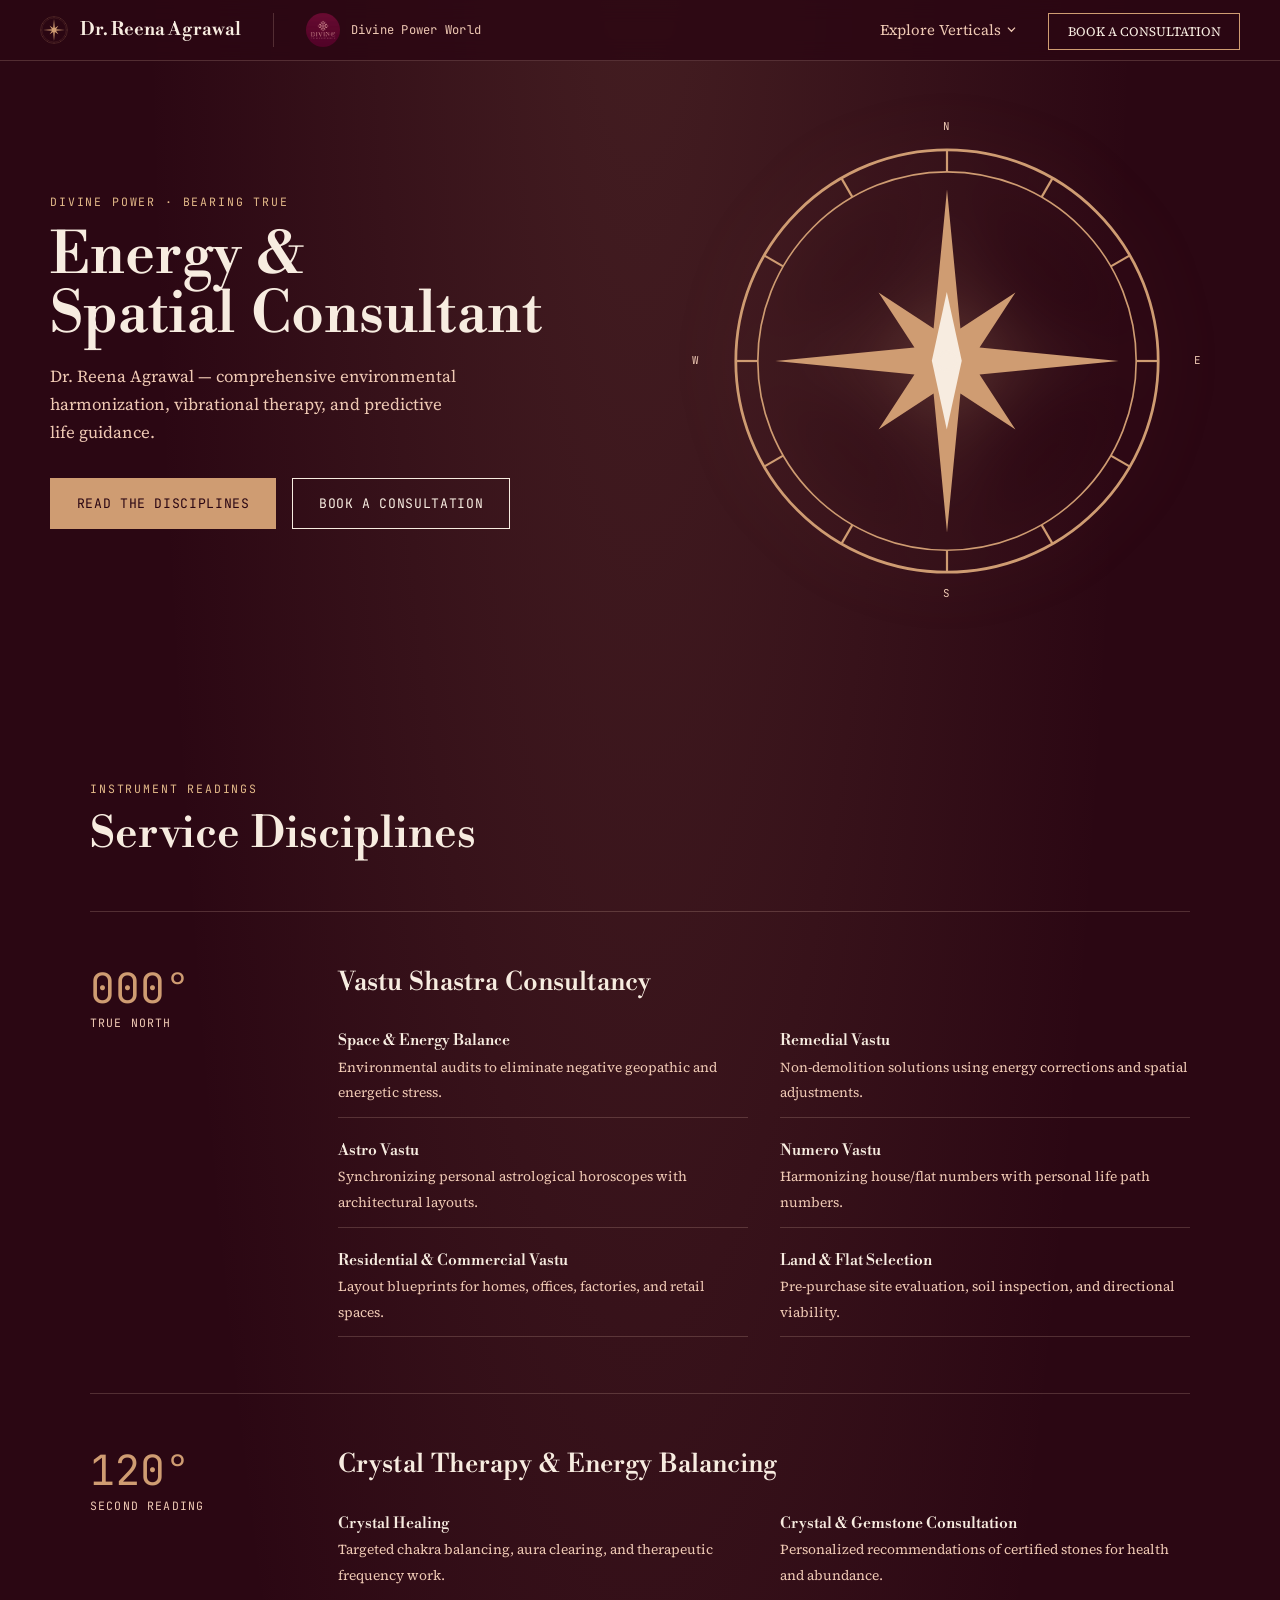
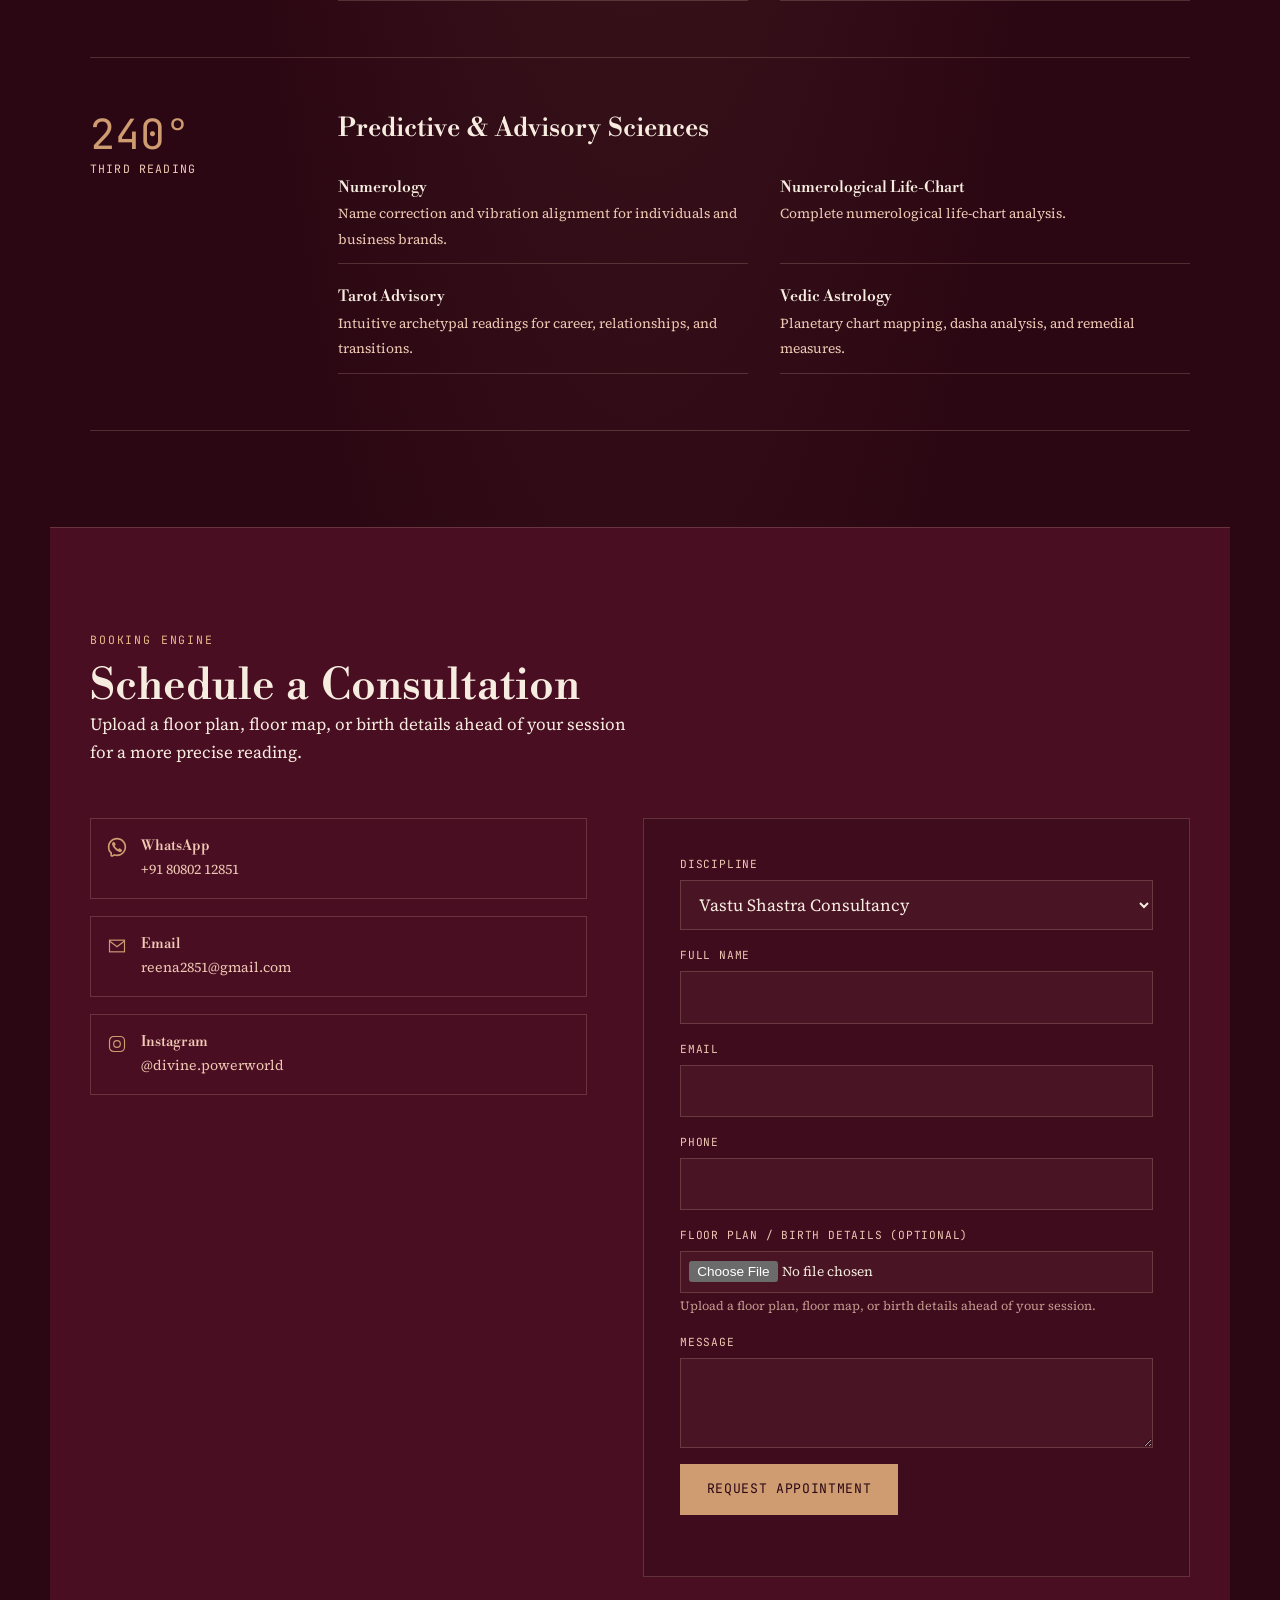
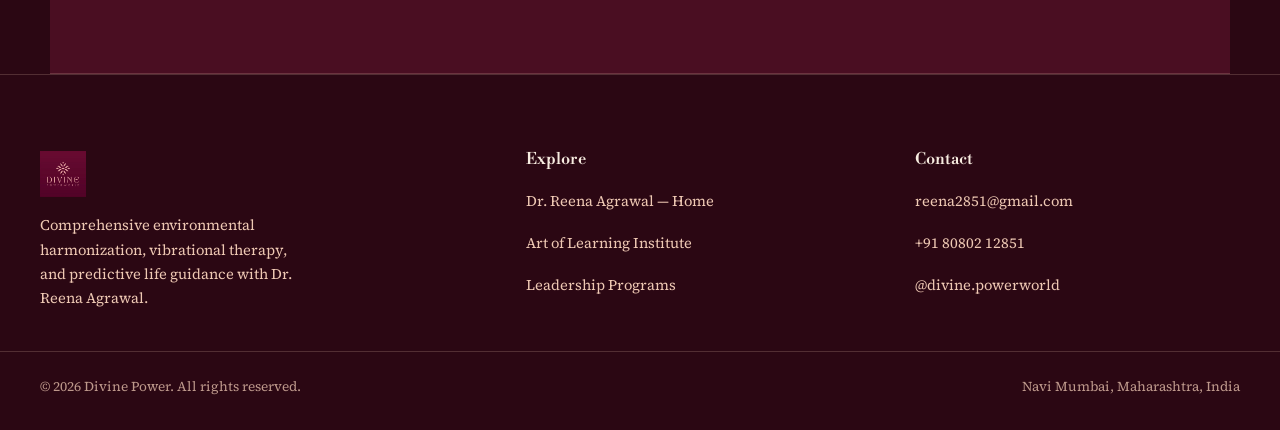
==== commit 5d13ddb6: "Swap display font to Libre Bodoni, add favicon, drop endorsement note - Display face Bodoni Moda -> " ====
--- a/energy-spatial-consultant/index.html
+++ b/energy-spatial-consultant/index.html
@@ -5,10 +5,12 @@
 <meta name="viewport" content="width=device-width, initial-scale=1.0">
 <title>Divine Power | Vastu, Astrology &amp; Crystal Consultation</title>
 <meta name="description" content="Divine Power — Vastu Shastra, crystal &amp; gemstone therapy, numerology, tarot, and Vedic astrology consultations with Dr. Reena Agrawal.">
-<link rel="icon" href="data:,">
+<link rel="icon" href="../assets/img/favicon-32.png" sizes="32x32" type="image/png">
+<link rel="icon" href="../assets/img/favicon.svg" type="image/svg+xml">
+<link rel="apple-touch-icon" href="../assets/img/apple-touch-icon.png">
 <link rel="preconnect" href="https://fonts.googleapis.com">
 <link rel="preconnect" href="https://fonts.gstatic.com" crossorigin>
-<link rel="stylesheet" href="https://fonts.googleapis.com/css2?family=Bodoni+Moda:ital,opsz,wght@0,6..96,400..700;1,6..96,400..700&amp;family=Source+Serif+4:ital,opsz,wght@0,8..60,400;0,8..60,500;0,8..60,600;1,8..60,400&amp;family=JetBrains+Mono:wght@400;500;600&amp;display=swap">
+<link rel="stylesheet" href="https://fonts.googleapis.com/css2?family=Libre+Bodoni:ital,wght@0,400..700;1,400..700&amp;family=Source+Serif+4:ital,opsz,wght@0,8..60,400;0,8..60,500;0,8..60,600;1,8..60,400&amp;family=JetBrains+Mono:wght@400;500;600&amp;display=swap">
 <link rel="stylesheet" href="../assets/css/base.css">
 <link rel="stylesheet" href="../assets/css/energy.css">
 </head>
@@ -19,7 +21,7 @@
 compass reads, refusing crystal-ball kitsch.
 OWN-WORLD: Deep oxblood lacquer, rose-gold engraving, blush accents drawn
 from Divine Power's own confirmed logo; the shared seal-mark literalized as
-the compass face itself; Bodoni Moda display, Source Serif 4 body, JetBrains
+the compass face itself; Libre Bodoni display, Source Serif 4 body, JetBrains
 Mono bearings.
 STORY: A visitor reads her as an instrument-grade consultant, not a fortune
 teller, finds their discipline by bearing, and books a consultation with
--- a/assets/css/energy.css
+++ b/assets/css/energy.css
@@ -8,7 +8,7 @@
   --rose-gold-bright: #e3b989;
   --cream: #f7ece0;
 
-  --font-display: "Bodoni Moda", "Times New Roman", serif;
+  --font-display: "Libre Bodoni", "Bodoni 72", Didot, "Times New Roman", serif;
   --font-body: "Source Serif 4", Georgia, serif;
   --font-mono: "JetBrains Mono", ui-monospace, monospace;
 
@@ -28,7 +28,7 @@
 
 :focus-visible { outline: 2px solid var(--rose-gold-bright); outline-offset: 3px; }
 
-h1, h2, h3, h4 { font-family: var(--font-display); font-weight: 500; color: var(--cream); letter-spacing: -0.01em; }
+h1, h2, h3, h4 { font-family: var(--font-display); font-weight: 500; color: var(--cream); letter-spacing: 0; word-spacing: 0.08em; line-height: 1.12; }
 
 .eyebrow-mono {
   font-family: var(--font-mono);
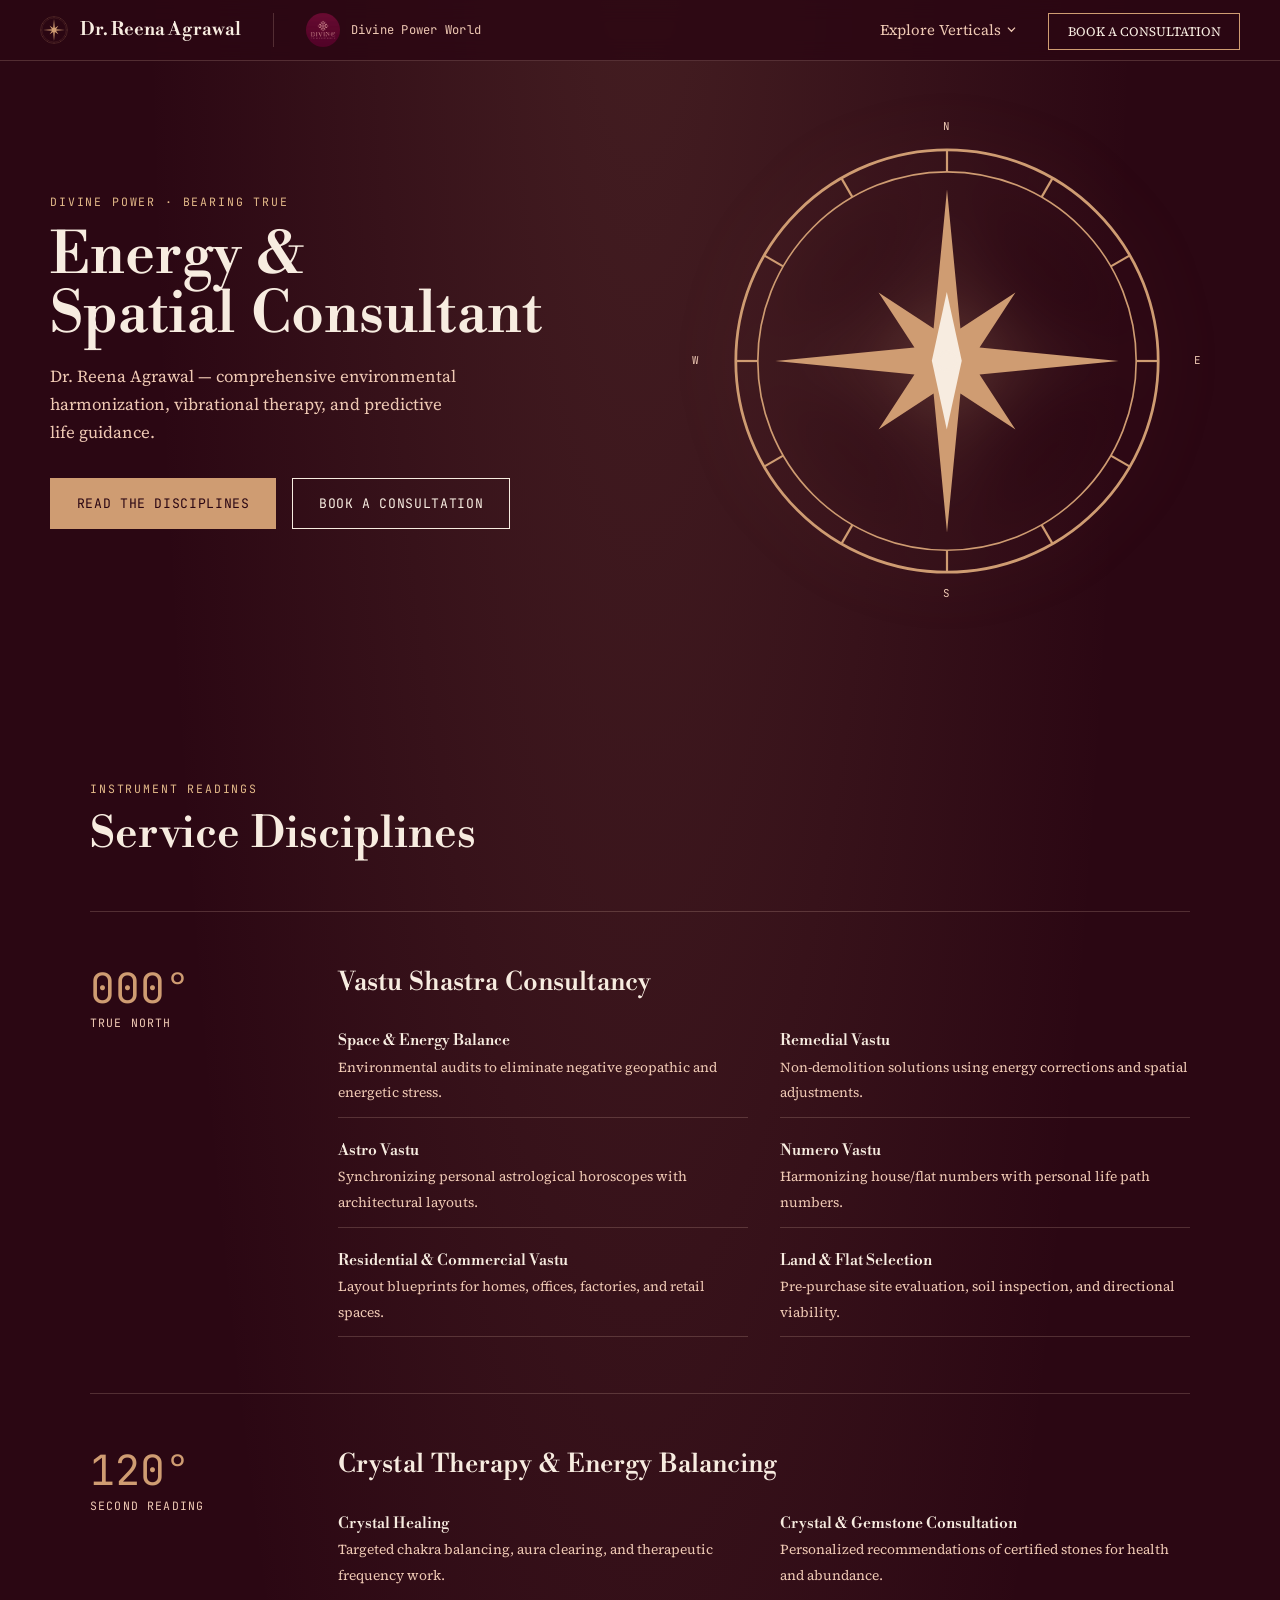
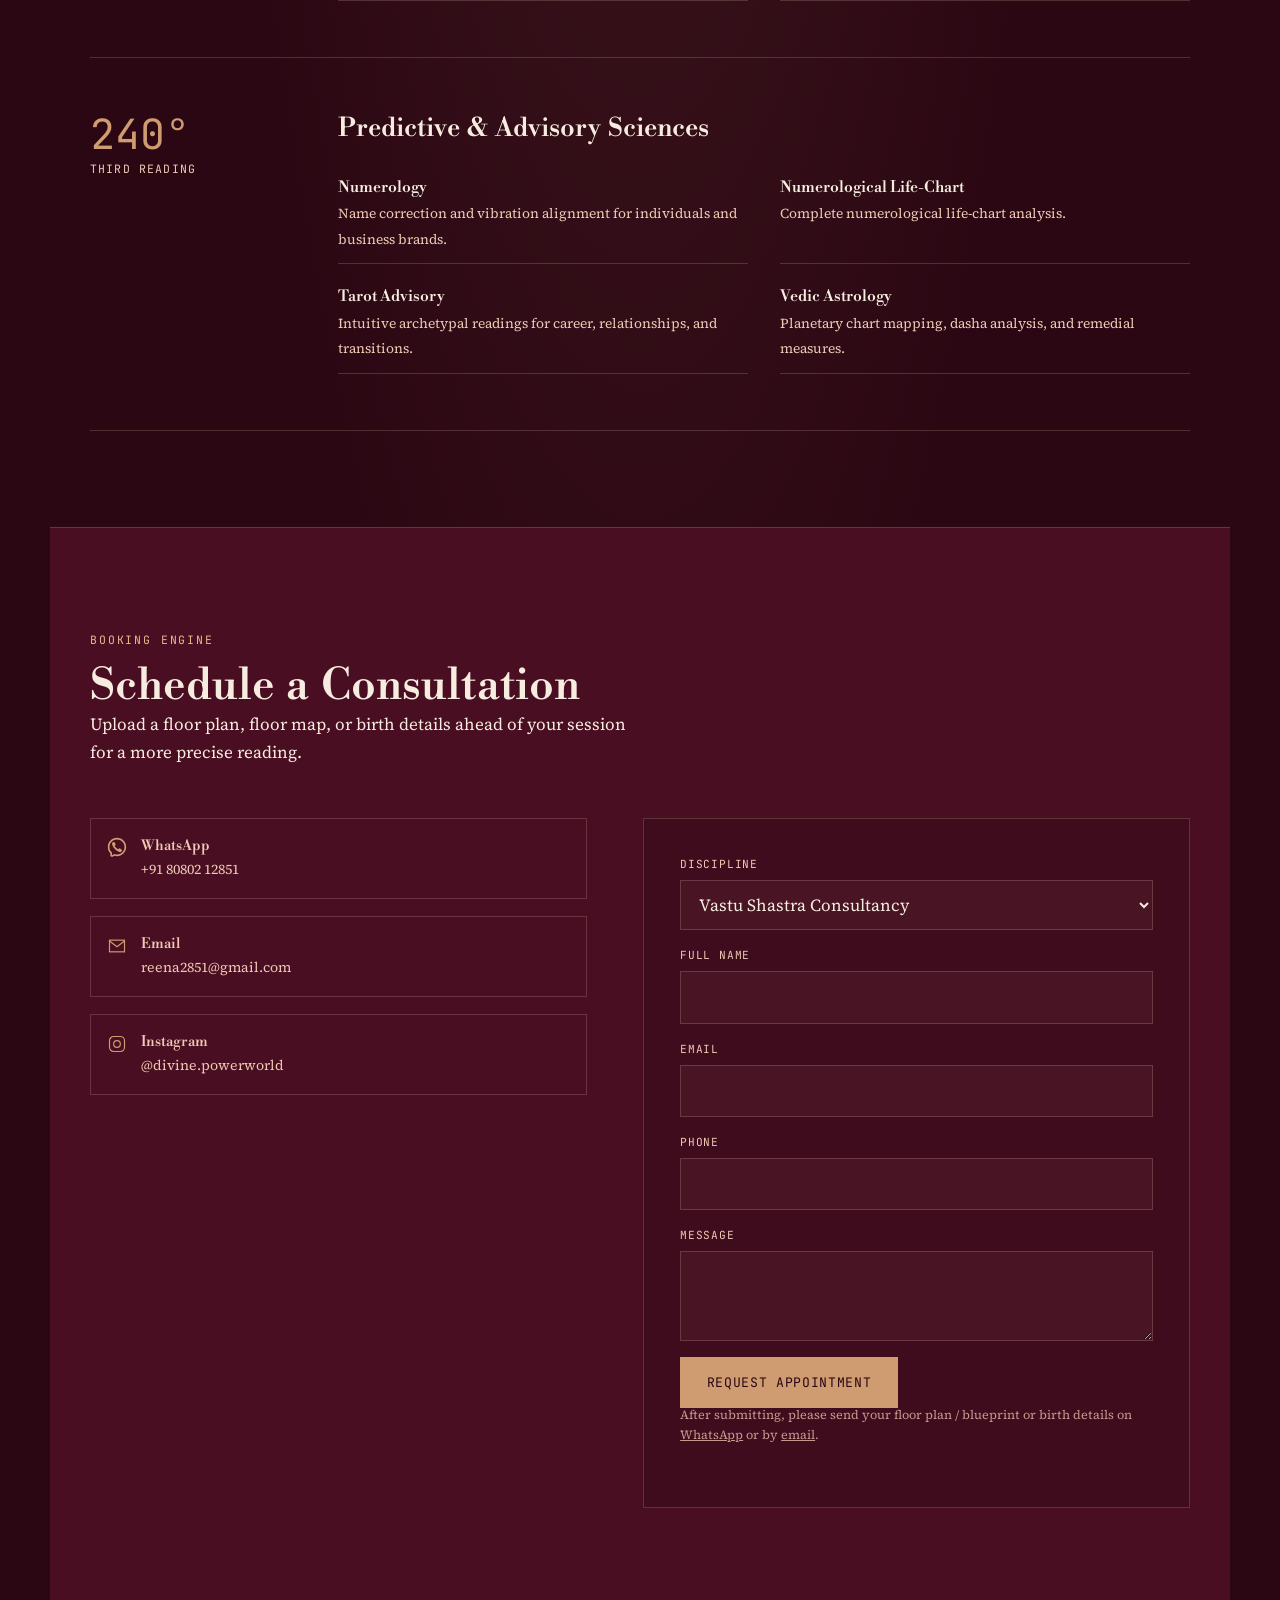
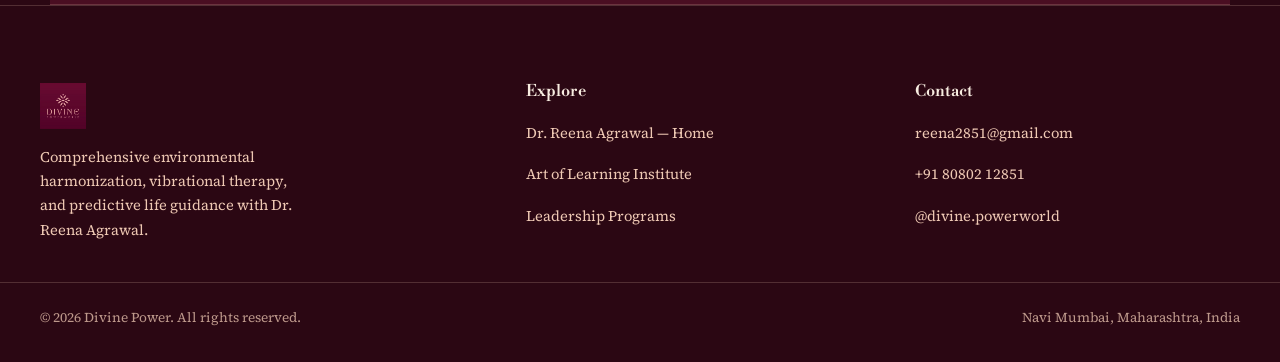
==== commit 1a538497: "Fix mobile hero layouts and hamburger tap; replace Vastu file upload with WhatsApp/email note - Home" ====
--- a/energy-spatial-consultant/index.html
+++ b/energy-spatial-consultant/index.html
@@ -231,7 +231,7 @@
         </a>
       </div>
 
-      <form class="form-card" data-lead-form="energy-spatial-consultant/index.html" action="https://formspree.io/f/YOUR_FORM_ID" method="POST" enctype="multipart/form-data">
+      <form class="form-card" data-lead-form="energy-spatial-consultant/index.html" action="https://formspree.io/f/xppwbbdp" method="POST">
         <input type="hidden" name="Category" value="Vastu/Astro Consultation">
         <div class="field">
           <label for="e-interest">Discipline</label>
@@ -249,22 +249,18 @@
         </div>
         <div class="field">
           <label for="e-email">Email</label>
-          <input id="e-email" name="Email" type="email" required>
+          <input id="e-email" name="email" type="email" autocomplete="email" required>
         </div>
         <div class="field">
           <label for="e-phone">Phone</label>
           <input id="e-phone" name="Phone" type="tel">
         </div>
         <div class="field">
-          <label for="e-file">Floor Plan / Birth Details (optional)</label>
-          <input id="e-file" name="Attachment" type="file" accept=".pdf,.jpg,.jpeg,.png">
-          <span class="field-hint">Upload a floor plan, floor map, or birth details ahead of your session.</span>
-        </div>
-        <div class="field">
           <label for="e-message">Message</label>
           <textarea id="e-message" name="Message"></textarea>
         </div>
         <button class="btn btn--primary" type="submit">Request Appointment</button>
+        <p class="field-hint">After submitting, please send your floor plan / blueprint or birth details on <a href="https://wa.me/918080212851" target="_blank" rel="noopener">WhatsApp</a> or by <a href="mailto:reena2851@gmail.com">email</a>.</p>
         <p class="form-status" data-form-status role="status"></p>
       </form>
     </div>
--- a/assets/css/base.css
+++ b/assets/css/base.css
@@ -283,6 +283,7 @@
 /* ---------- Shared form + button sizing ---------- */
 
 .btn { min-height: 44px; }
+.btn:disabled { opacity: 0.6; cursor: progress; }
 
 /* Grid tracks default to min-content; a long <option> would otherwise
    push the whole contact column past a phone's edge. */
--- a/assets/css/energy.css
+++ b/assets/css/energy.css
@@ -265,12 +265,12 @@
   font-family: var(--font-body);
   color: var(--cream);
 }
-.field input[type="file"] { padding: 0.55rem 0.5rem; font-size: 0.85rem; }
 .field input::placeholder, .field textarea::placeholder { color: rgba(247,236,224,0.35); }
 .field input:focus, .field select:focus, .field textarea:focus { outline: 2px solid var(--rose-gold); outline-offset: 1px; }
 .field textarea { resize: vertical; min-height: 90px; }
 .field select option { color: #222; }
 .field-hint { font-size: 0.78rem; color: var(--blush); opacity: 0.75; margin-top: -0.2rem; }
+.field-hint a { color: inherit; text-decoration: underline; }
 
 .form-status { font-family: var(--font-mono); font-size: 0.8rem; margin-top: 0.6rem; min-height: 1.2em; color: var(--rose-gold-bright); }
 .form-status[data-state="notice"] { color: #f0c299; }
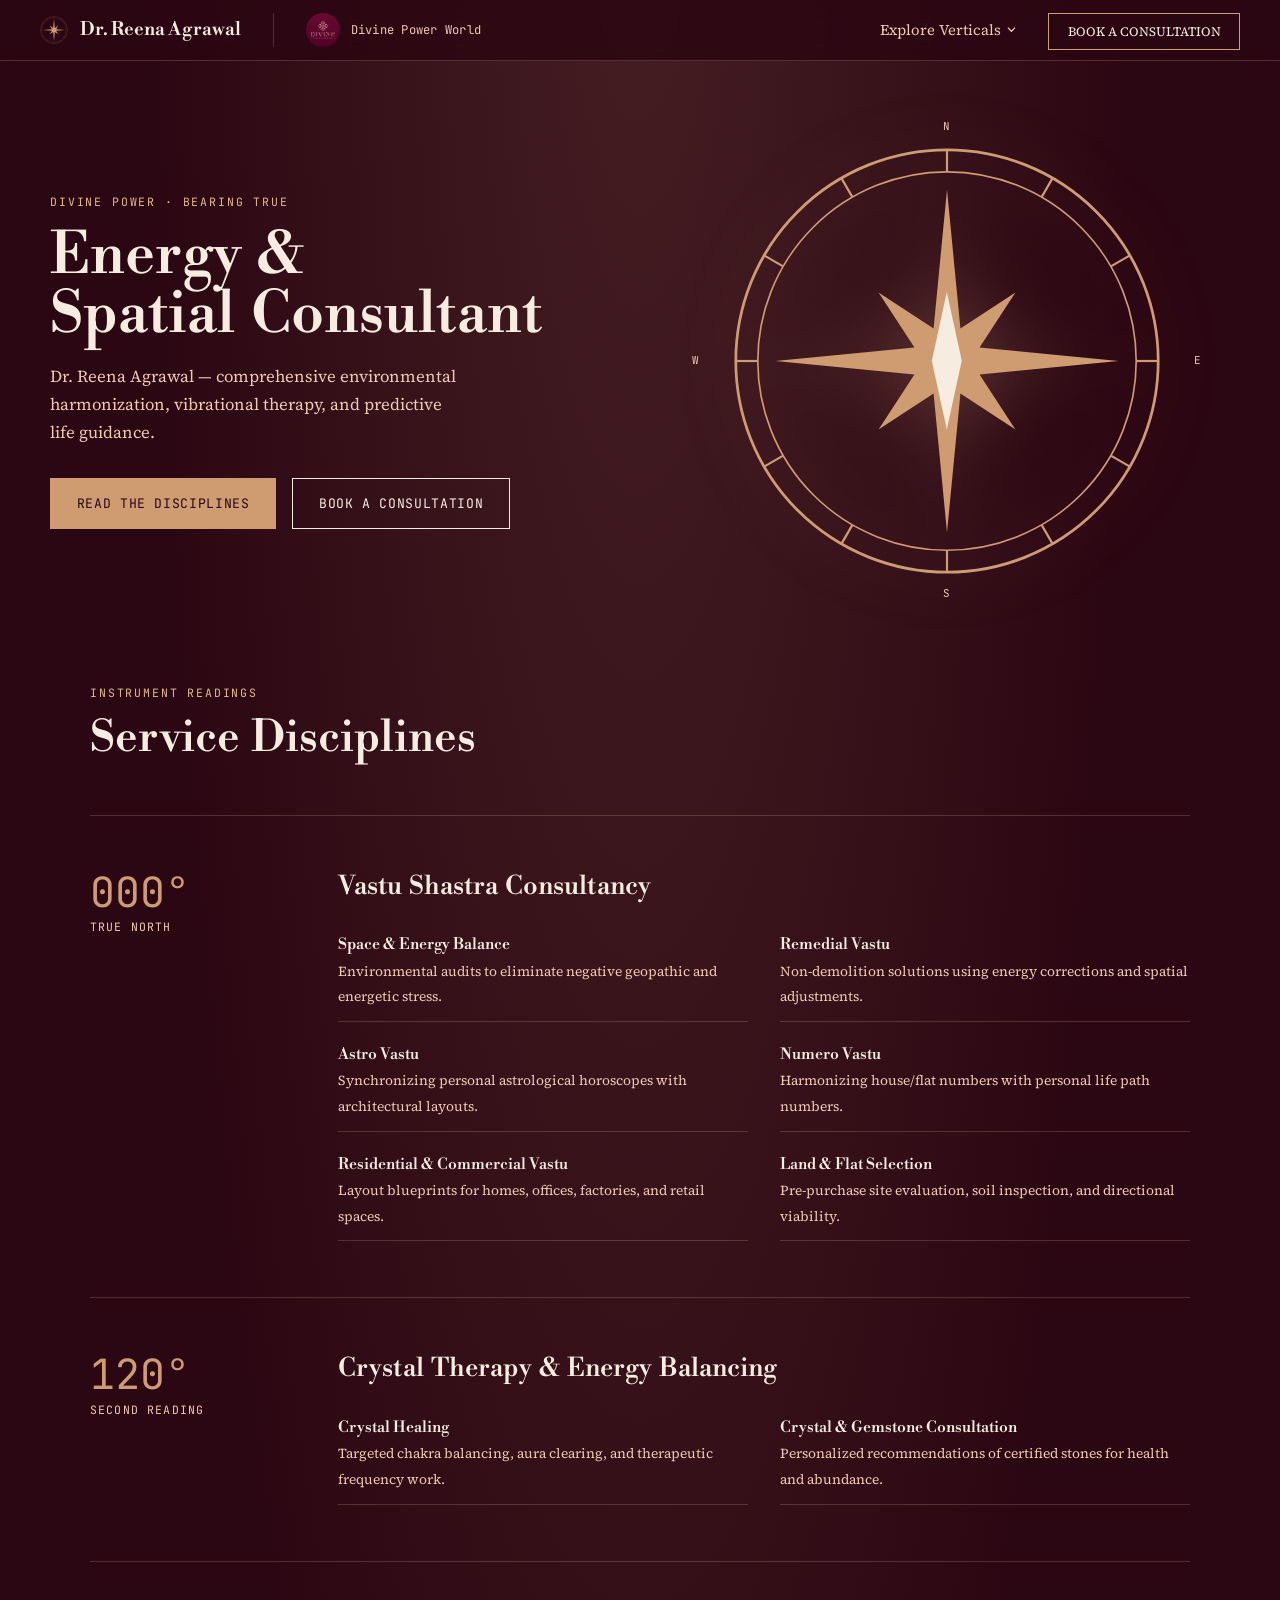
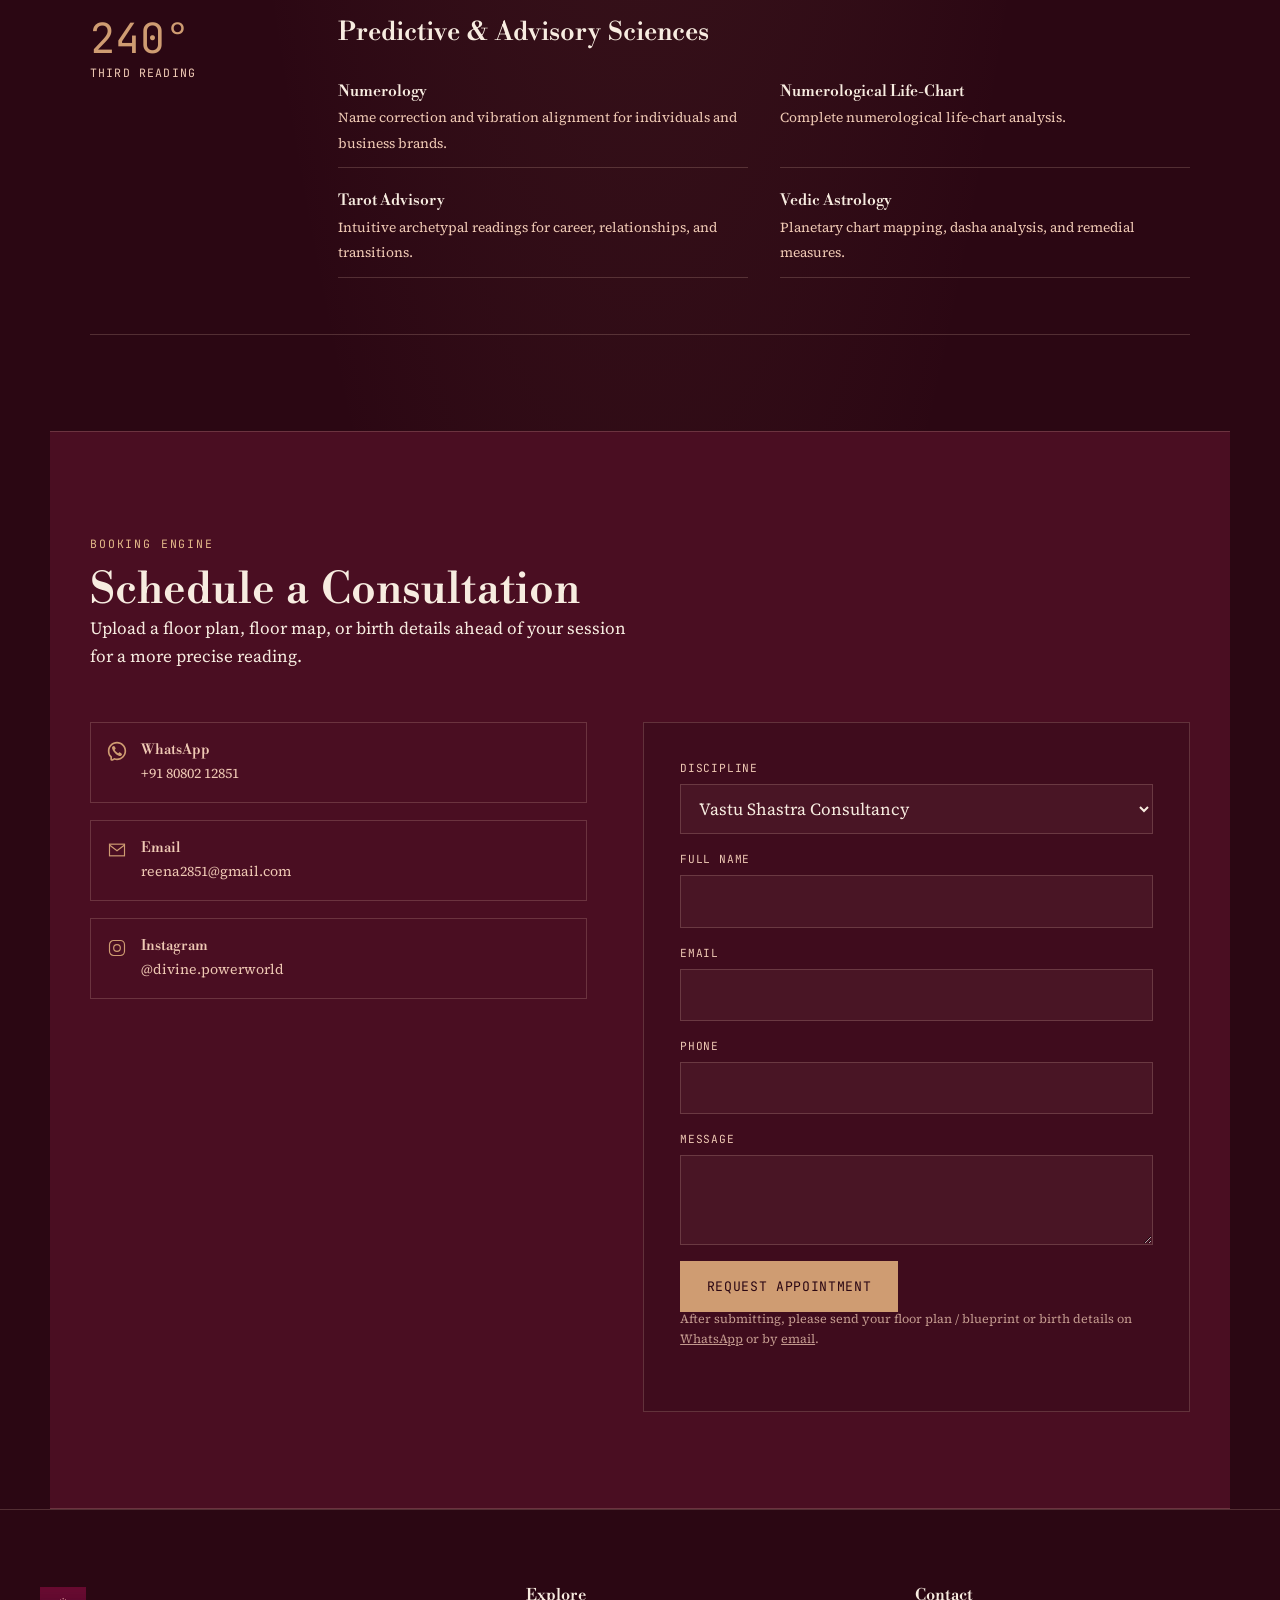
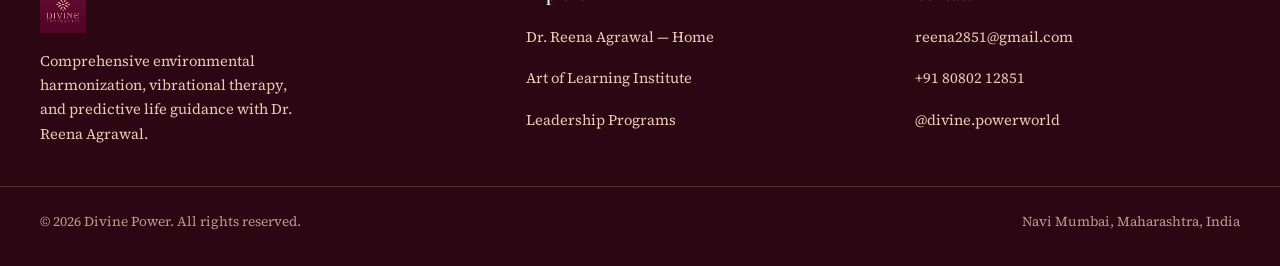
==== commit fa9f3ea3: "Fix doubled section gaps, mobile menu header, overflow, tap targets and small text - base.css: stop " ====
--- a/energy-spatial-consultant/index.html
+++ b/energy-spatial-consultant/index.html
@@ -13,6 +13,7 @@
 <link rel="stylesheet" href="https://fonts.googleapis.com/css2?family=Libre+Bodoni:ital,wght@0,400..700;1,400..700&amp;family=Source+Serif+4:ital,opsz,wght@0,8..60,400;0,8..60,500;0,8..60,600;1,8..60,400&amp;family=JetBrains+Mono:wght@400;500;600&amp;display=swap">
 <link rel="stylesheet" href="../assets/css/base.css">
 <link rel="stylesheet" href="../assets/css/energy.css">
+<link rel="stylesheet" href="../assets/css/mobile.css">
 </head>
 <body>
 <!--
--- a/assets/css/base.css
+++ b/assets/css/base.css
@@ -188,7 +188,7 @@
 }
 
 @media (max-width: 860px) {
-  .nav-toggle { display: inline-flex; align-items: center; justify-content: center; min-width: 44px; min-height: 44px; }
+  .nav-toggle { display: inline-flex; align-items: center; justify-content: center; min-width: 44px; min-height: 44px; position: relative; z-index: 1; }
 
   .nav-menu > li > a,
   .nav-dropdown-trigger {
@@ -205,7 +205,7 @@
     flex-direction: column;
     align-items: stretch;
     justify-content: flex-start;
-    padding: 5.5rem 1.75rem 2rem;
+    padding: 4.75rem 1.75rem 2rem;
     transform: translateX(100%);
     transition: transform 0.35s ease;
     overflow-y: auto;
@@ -240,6 +240,18 @@
   }
 }
 
+/* ---------- Section rhythm ----------
+   Every .section pads top and bottom equally, so two stacked on the page
+   normal background doubled the gap between them (and likewise a plain hero
+   above a plain section). Only the first of a pair keeps its padding; banded
+   sections (own background) keep theirs so the band edge has room. */
+.section + .section:not(.contact-band):not(.booking-band),
+.hero + .section,
+.radar-hero + .section,
+.instrument-hero + .section {
+  padding-top: 0;
+}
+
 /* ---------- Shared footer skeleton ---------- */
 
 .site-footer {
--- a/assets/css/mobile.css
+++ b/assets/css/mobile.css
@@ -0,0 +1,35 @@
+/* Phone-only refinements shared by all four pages. Loaded after each page's
+   own stylesheet so these win at equal specificity. Nothing here applies
+   above 860px, so desktop is untouched. */
+
+@media (max-width: 860px) {
+  /* The closed off-canvas menu is fixed and parked past the right edge.
+     Chromium on Android counts it toward page width, so the page can be
+     panned sideways. `clip` (unlike `hidden`) makes no scroll container,
+     so the sticky header keeps working. */
+  html, body { overflow-x: clip; }
+
+  /* Tap targets: 44px minimum. */
+  .site-brand,
+  .visa-panel__link,
+  .site-footer a {
+    display: inline-flex;
+    align-items: center;
+    min-height: 44px;
+  }
+
+  /* Small mono labels: 12px and up (they sat at 11.2-11.5px). */
+  .eyebrow-mono,
+  .field label,
+  .folio-badge,
+  .tally-plate__label,
+  .credential-plate__label,
+  .contact-card__range,
+  .visa-panel__no,
+  .visa-panel__brand,
+  .bio-data__type,
+  .bio-data__fields dt,
+  .bearing-block__deg small {
+    font-size: 0.78rem;
+  }
+}
